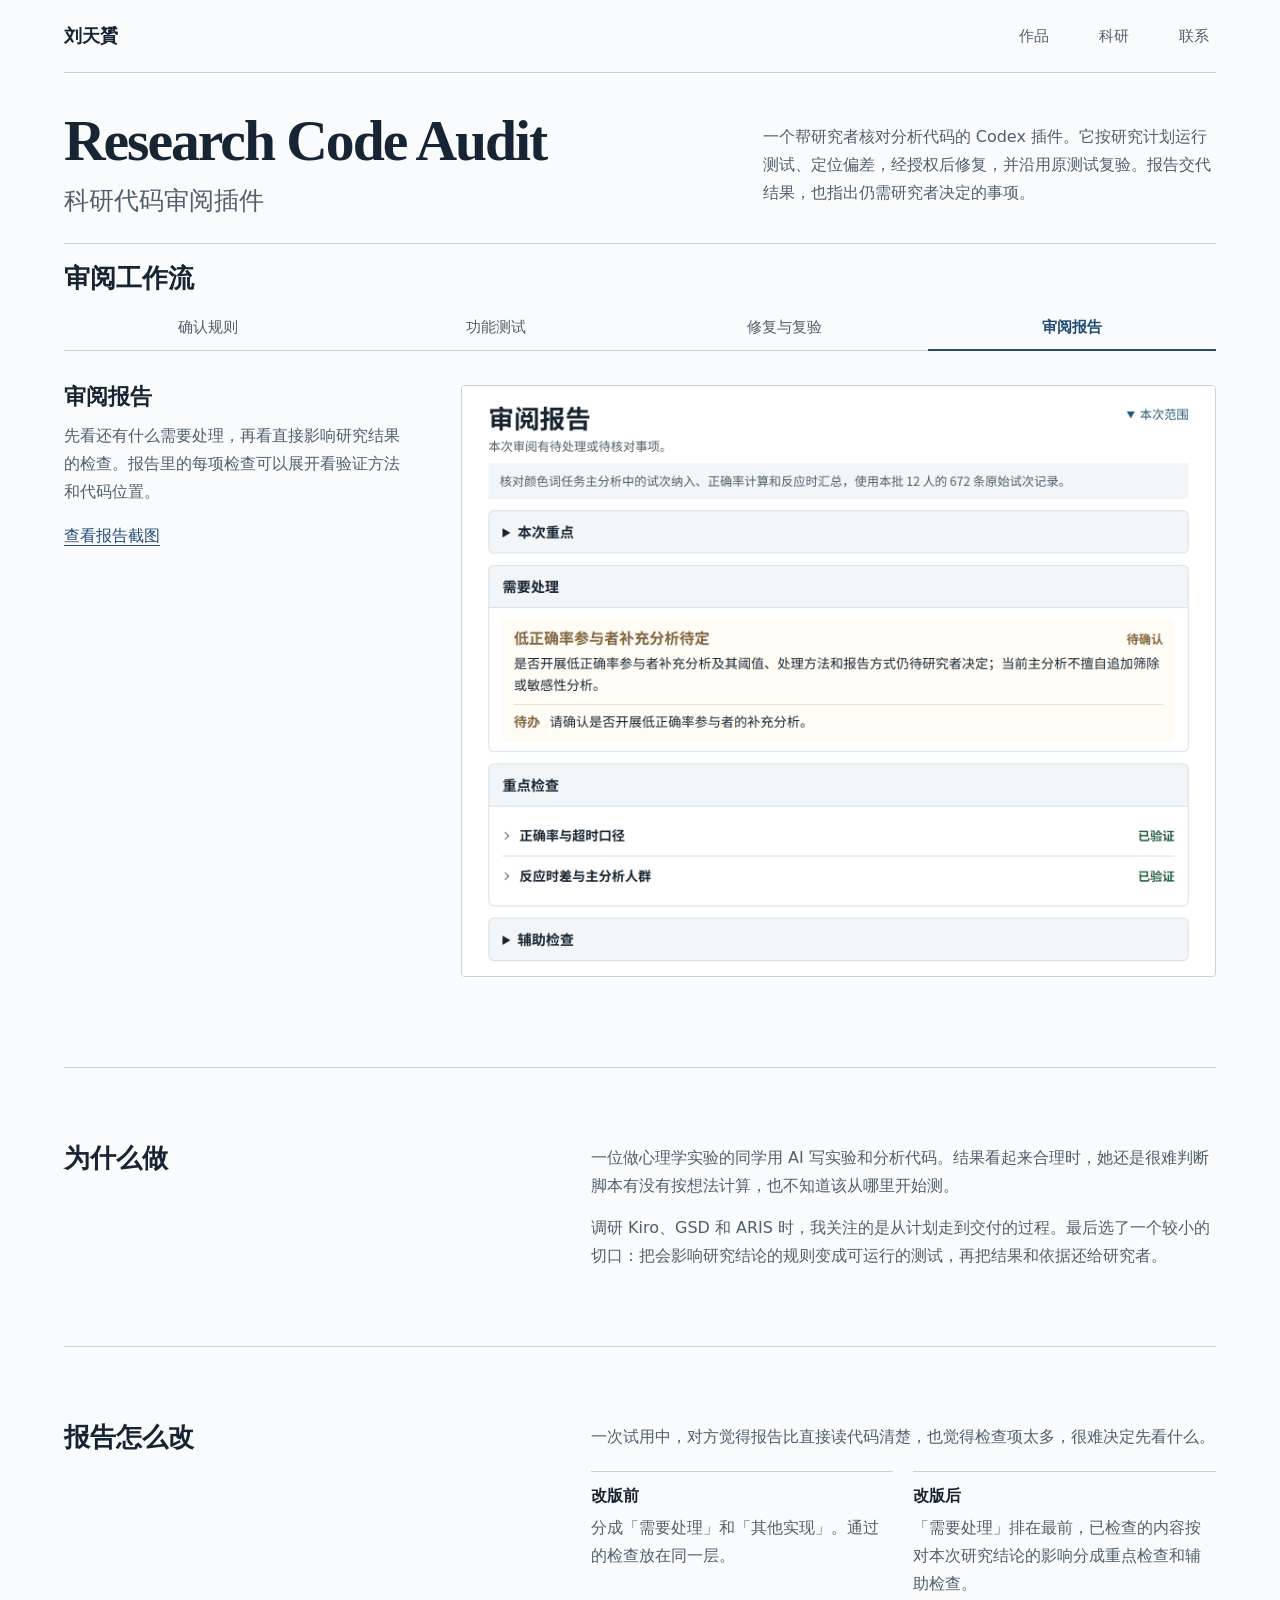
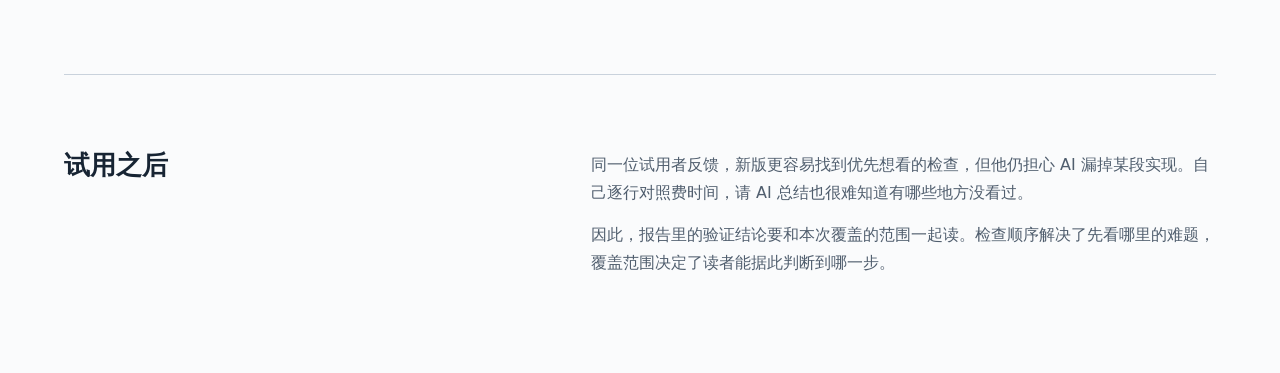
==== research-code-audit.html @ 293a2996 "Add Research Code Audit case and current report captures" ====
<!doctype html>
<html lang="zh-CN">
<head>
  <meta charset="utf-8">
  <meta name="viewport" content="width=device-width, initial-scale=1">
  <meta name="description" content="Research Code Audit 项目案例。查看科研代码审阅插件从确认规则到交付报告的工作流。">
  <meta name="theme-color" content="#fafbfc">
  <title>Research Code Audit｜刘天贇</title>
  <link rel="stylesheet" href="research-audit.css">
  <script src="research-audit-workflow.js" defer></script>
</head>
<body class="case">
  <a class="skip" href="#main">跳到正文</a>
  <header class="masthead wrap">
    <a class="wordmark" href="index.html">刘天贇</a>
    <nav aria-label="主导航">
      <a href="index.html#project">作品</a>
      <a href="index.html#about">科研</a>
      <a href="index.html#contact">联系</a>
    </nav>
  </header>
  <main class="wrap" id="main">
    <header class="intro case-intro">
      <h1>Research Code Audit</h1>
      <p class="lead">科研代码审阅插件</p>
      <p class="case-summary">一个帮研究者核对分析代码的 Codex 插件。它按研究计划运行测试、定位偏差，经授权后修复，并沿用原测试复验。报告交代结果，也指出仍需研究者决定的事项。</p>
    </header>

    <section class="workflow" aria-labelledby="workflow-title" id="workflow">
      <h2 class="section-title" id="workflow-title">审阅工作流</h2>
      <div class="step-tabs" aria-label="审阅步骤" hidden>
        <button type="button" id="tab-rules" aria-controls="rules">确认规则</button>
        <button type="button" id="tab-test" aria-controls="test">功能测试</button>
        <button type="button" id="tab-repair" aria-controls="repair">修复与复验</button>
        <button type="button" id="tab-report" aria-controls="report">审阅报告</button>
      </div>
      <section class="step" id="rules">
        <div class="step-copy">
          <h3>确认规则</h3>
          <p>计划里已经明确的规则直接沿用。遇到会影响结果、还没定下来的处理方式，插件会在 Codex 里请研究者确认。</p>
          <p>参考资料还没确认时，插件会在写代码前询问是否有需要遵循的文献。涉及论文方法时，它会查阅相关段落或公式，核对代码里的处理和计算。</p>
        </div>
        <figure class="question-captures" aria-label="Codex 原生提问截图">
          <img src="assets/confirm-label.png" width="972" height="209"
               alt="插件请研究者确认真实标签 U 的含义和处理方式。">
          <img src="assets/confirm-reference.png" width="933" height="295"
               alt="插件询问本次分析是否有参考文献或参考实现。">
        </figure>
      </section>
      <section class="step" id="test">
        <div class="step-copy">
          <h3>功能测试</h3>
          <p>AI 根据已确认的规则设计测试，挑出能让正确实现和常见错误算出不同结果的输入。</p>
          <p>校验程序用同一份输入运行实际脚本，把输出和事先确定的预期比对。发现偏差时，报告会指出对应的代码位置。</p>
        </div>
        <figure class="test-visual" aria-label="AI 功能测试的顺序及交付物">
          <ol class="test-sequence">
            <li><strong>设计测试输入</strong><span>选能暴露实现偏差的输入</span></li>
            <li><strong>独立确定预期</strong><span>按规则复算，或采用参考结果</span></li>
            <li><strong>运行实际脚本</strong><span>用同一份输入取得真实输出</span></li>
            <li><strong>比对并记录</strong><span>将结论和验证依据写入报告</span></li>
          </ol>
        </figure>
      </section>
      <section class="step" id="repair">
        <div class="step-copy">
          <h3>修复与复验</h3>
          <p>找到导致偏差的代码，经授权后修复。用原来的测试输入和预期结果再验一次，确认偏差是否消除。</p>
          <a class="text-link report-link" href="assets/audit-repair.webp">查看复验截图</a>
        </div>
        <figure class="report-capture">
          <img src="assets/audit-repair.webp" width="1600" height="822"
               alt="复验报告展开了正确率与超时口径，显示已验证，并给出验证思路及代码位置。">
        </figure>
      </section>
      <section class="step" id="report">
        <div class="step-copy">
          <h3>审阅报告</h3>
          <p>先看还有什么需要处理，再看直接影响研究结果的检查。报告里的每项检查可以展开看验证方法和代码位置。</p>
          <a class="text-link report-link" href="assets/audit-report.webp">查看报告截图</a>
        </div>
        <figure class="report-capture">
          <img src="assets/audit-report.webp" width="1600" height="1254"
               alt="真实审阅报告。首屏先展示待确认的补充分析，再列出重点检查和已验证的条目。">
        </figure>
      </section>
    </section>

    <section class="editorial-row" aria-labelledby="why-title">
      <h2 class="section-title" id="why-title">为什么做</h2>
      <div class="prose">
        <p>一位做心理学实验的同学用 AI 写实验和分析代码。结果看起来合理时，她还是很难判断脚本有没有按想法计算，也不知道该从哪里开始测。</p>
        <p>调研 Kiro、GSD 和 ARIS 时，我关注的是从计划走到交付的过程。最后选了一个较小的切口：把会影响研究结论的规则变成可运行的测试，再把结果和依据还给研究者。</p>
      </div>
    </section>
    <section class="editorial-row" aria-labelledby="iteration-title">
      <h2 class="section-title" id="iteration-title">报告怎么改</h2>
      <div class="prose">
        <p>一次试用中，对方觉得报告比直接读代码清楚，也觉得检查项太多，很难决定先看什么。</p>
        <dl class="comparison">
          <div><dt>改版前</dt><dd>分成「需要处理」和「其他实现」。通过的检查放在同一层。</dd></div>
          <div><dt>改版后</dt><dd>「需要处理」排在最前，已检查的内容按对本次研究结论的影响分成重点检查和辅助检查。</dd></div>
        </dl>
      </div>
    </section>
    <section class="editorial-row case-last" aria-labelledby="reflection-title">
      <h2 class="section-title" id="reflection-title">试用之后</h2>
      <div class="prose">
        <p>同一位试用者反馈，新版更容易找到优先想看的检查，但他仍担心 AI 漏掉某段实现。自己逐行对照费时间，请 AI 总结也很难知道有哪些地方没看过。</p>
        <p>因此，报告里的验证结论要和本次覆盖的范围一起读。检查顺序解决了先看哪里的难题，覆盖范围决定了读者能据此判断到哪一步。</p>
      </div>
    </section>
  </main>
</body>
</html>
---- research-audit.css ----
:root {
  color-scheme: light;
  --paper: #fafbfc;
  --white: #fff;
  --ink: #172433;
  --muted: #505e6e;
  --line: #c9d2dc;
  --wash: #edf2f7;
  --accent: #244c75;
  --highlight: #dae9f5;
  --serif: "Noto Serif SC", "Songti SC", SimSun, Georgia, serif;
  --latin-display: Georgia, "Times New Roman", serif;
  --sans: "Microsoft YaHei", "PingFang SC", system-ui, sans-serif;
  --gutter: clamp(18px, 5vw, 72px);
  --gap: clamp(24px, 5vw, 72px);
}

*, *::before, *::after { box-sizing: border-box; }
body {
  margin: 0;
  background: var(--paper);
  color: var(--ink);
  font: 1rem/1.75 var(--sans);
}
[hidden] { display: none !important; }
::selection { background: var(--highlight); color: var(--ink); }
h1, h2, h3, p, figure, dl, dd { margin: 0; }
h1, h2, h3 { line-height: 1.15; text-wrap: balance; }
a { color: inherit; }
button { font: inherit; }
img { display: block; width: 100%; height: auto; }
.wrap { width: min(1220px, calc(100% - 2 * var(--gutter))); margin-inline: auto; }
.skip {
  position: absolute;
  inset: 8px auto auto var(--gutter);
  z-index: 2;
  padding: 8px 16px;
  background: var(--white);
  transform: translateY(-150%);
}
.skip:focus { transform: none; }
:focus-visible { outline: 2px solid var(--accent); outline-offset: 4px; }

.masthead {
  min-height: 73px;
  display: flex;
  align-items: center;
  justify-content: space-between;
  gap: 16px;
  border-bottom: 1px solid var(--line);
}
.wordmark {
  font: 700 1.15rem/1.35 var(--serif);
  text-decoration: none;
  white-space: nowrap;
}
.masthead nav { display: flex; gap: clamp(10px, 3vw, 36px); }
.masthead nav a {
  display: inline-grid;
  place-items: center;
  min-height: 44px;
  min-width: 44px;
  color: var(--muted);
  font-size: .95rem;
  text-decoration: none;
}
.masthead a:hover, .text-link:hover { color: var(--accent); text-decoration: underline; }

.intro h1 {
  font: 600 clamp(3.2rem, 8vw, 6rem)/1.05 var(--serif);
  letter-spacing: -.035em;
}
.home {
  --nav-height: 73px;
  --column-gap: 24px;
  --home-columns: minmax(0, calc((100% - 11 * var(--column-gap)) / 3 + 3 * var(--column-gap))) minmax(0, 1fr);
}
.home .masthead {
  position: sticky;
  top: 0;
  z-index: 1;
  min-height: var(--nav-height);
  background: var(--paper);
}
.home :is(#project, #research, #contact) { scroll-margin-top: calc(var(--nav-height) + 18px); }
.portfolio-hero {
  min-height: calc(100svh - var(--nav-height));
  padding-bottom: clamp(24px, 2.5vw, 32px);
}
.home-intro {
  display: grid;
  grid-template-columns: var(--home-columns);
  align-items: end;
  gap: 20px var(--column-gap);
  padding-block: clamp(32px, 4.5vw, 64px) clamp(28px, 3.6vw, 52px);
}
.lead { color: var(--muted); font-size: clamp(1.12rem, 2.2vw, 1.55rem); line-height: 1.5; }
.home-intro .lead { padding-bottom: .35em; }
.section-title { font-size: clamp(1.25rem, 2vw, 1.6rem); font-weight: 640; }
.featured, .workflow, .editorial-row { scroll-margin-top: 20px; }
.featured, .portfolio-index, .workflow, .editorial-row { border-top: 1px solid var(--line); }
.featured {
  display: grid;
  grid-template-columns: var(--home-columns);
  gap: 20px var(--column-gap);
  padding-top: clamp(20px, 3.2vw, 44px);
}
.featured-copy {
  align-self: center;
}
.featured h2 {
  font: 500 clamp(2.2rem, 3.8vw, 3.75rem)/1.03 var(--latin-display);
  letter-spacing: -.035em;
}
.featured-type { margin-top: 16px; color: var(--accent); font-weight: 620; }
.featured-copy > p + p { margin-top: 10px; max-width: 28ch; color: var(--muted); }
.action {
  display: inline-flex;
  align-items: center;
  min-height: 46px;
  margin-top: 28px;
  padding: 8px 16px;
  border-radius: 4px;
  background: var(--ink);
  color: var(--white);
  text-decoration: none;
  transition: background .18s, transform .18s;
}
.action:hover { background: var(--accent); transform: translateY(-1px); }
.action:active { transform: translateY(1px); }
.featured-art {
  display: grid;
  align-items: center;
  min-width: 0;
  padding: clamp(12px, 2.35vw, 34px);
  background: var(--wash);
}
.featured-report {
  min-width: 0;
  aspect-ratio: 8 / 5;
  overflow: hidden;
  border: 1px solid var(--line);
  border-radius: 4px;
  background: var(--white);
}
@media (prefers-reduced-motion: no-preference) {
  .portfolio-hero[data-enter] .featured-report {
    animation: report-arrives .65s cubic-bezier(.22, 1, .36, 1) both;
  }
  @keyframes report-arrives {
    from { transform: translateY(6px); }
    to { transform: none; }
  }
}
.work-row {
  display: grid;
  grid-template-columns: var(--home-columns);
  align-items: baseline;
  gap: 6px var(--column-gap);
  padding-block: clamp(28px, 5vw, 68px);
}
.work-row h2 { font: 600 clamp(1.5rem, 2.5vw, 2.1rem)/1.25 var(--latin-display); }
.work-row h2 a { display: inline-flex; align-items: center; min-height: 44px; }
.work-row p, .prose p { color: var(--muted); }

.editorial-row {
  display: grid;
  grid-template-columns: minmax(0, 1fr) minmax(0, 1.35fr);
  gap: 16px var(--gap);
  padding-block: clamp(34px, 6vw, 76px);
}
.home .editorial-row { grid-template-columns: var(--home-columns); column-gap: var(--column-gap); }
.prose { max-width: 64ch; }
.prose h3 { margin-bottom: 10px; font-size: 1.2rem; }
.prose p + p { margin-top: 14px; }
.contact { align-items: baseline; padding-bottom: 64px; }
.text-link { text-underline-offset: .22em; text-decoration-thickness: 1px; }
.contact a { overflow-wrap: anywhere; }

.case-intro {
  display: grid;
  grid-template-columns: minmax(0, 1.4fr) minmax(0, 1fr);
  align-items: center;
  gap: 10px var(--gap);
  padding-block: clamp(28px, 3vw, 40px) 24px;
}
.case-intro h1 { font-family: var(--latin-display); font-size: clamp(2.65rem, 4.5vw, 4.2rem); }
.case-intro .lead { grid-row: 2; }
.case-summary { grid-column: 2; grid-row: 1 / span 2; max-width: 60ch; color: var(--muted); }
.workflow { padding-bottom: clamp(40px, 7vw, 90px); }
.workflow > .section-title { padding-block: 20px 12px; }
.step-tabs {
  display: grid;
  grid-template-columns: repeat(4, minmax(0, 1fr));
  border-bottom: 1px solid var(--line);
  margin-bottom: 20px;
}
.step-tabs button {
  padding: 8px 4px;
  min-height: 46px;
  margin-bottom: -1px;
  border: 0;
  border-bottom: 2px solid transparent;
  background: transparent;
  color: var(--muted);
  cursor: pointer;
  font-size: .95rem;
}
.step-tabs button:hover { color: var(--accent); background: var(--wash); }
.step-tabs button[aria-selected="true"] { border-color: var(--accent); color: var(--accent); font-weight: 650; }
.step {
  display: grid;
  grid-template-columns: minmax(0, 1fr) minmax(0, 2.18fr);
  gap: 20px clamp(24px, 4vw, 56px);
  align-items: start;
}
.step + .step { margin-top: 34px; }
.step h3 { margin-bottom: 12px; font-size: 1.35rem; }
.step-copy p { color: var(--muted); }
.step-copy p + p { margin-top: 10px; }
.report-link { display: inline-grid; align-items: center; min-height: 44px; margin-top: 8px; color: var(--accent); }
.question-captures { display: grid; gap: 14px; }
.question-captures img, .report-capture img {
  border: 1px solid var(--line);
  border-radius: 4px;
  background: var(--white);
}
.test-visual { padding: clamp(22px, 4vw, 42px); background: var(--wash); }
.test-sequence { margin: 0; padding: 0; list-style: none; }
.test-sequence li {
  position: relative;
  display: grid;
  grid-template-columns: minmax(0, .9fr) minmax(0, 1.3fr);
  align-items: baseline;
  gap: 3px 16px;
  padding: 0 0 22px 28px;
}
.test-sequence li:last-child { padding-bottom: 0; }
.test-sequence li::before {
  content: "";
  position: absolute;
  inset: .55em auto auto 0;
  z-index: 1;
  width: 10px;
  height: 10px;
  border: 2px solid var(--accent);
  border-radius: 50%;
  background: var(--wash);
}
.test-sequence li:not(:last-child)::after {
  content: "";
  position: absolute;
  inset: .7em auto -.7em 4px;
  width: 2px;
  background: var(--line);
}
.test-sequence li:last-child::before { background: var(--accent); }
.test-sequence strong { display: block; font-size: 1.12rem; font-weight: 650; }
.test-sequence span { display: block; color: var(--muted); }
.comparison {
  display: grid;
  grid-template-columns: 1fr 1fr;
  gap: 20px;
  margin-top: 20px;
}
.comparison > div { border-top: 1px solid var(--line); padding-top: 10px; }
.comparison dt { font-weight: 650; margin-bottom: 4px; }
.comparison dd { color: var(--muted); }
.case-last { padding-bottom: 96px; }

@media (max-width: 830px) {
  .step { grid-template-columns: minmax(0, 1fr) minmax(0, 1.7fr); }
}
@media (max-width: 650px) {
  .masthead { min-height: 61px; }
  .home { --nav-height: 61px; --home-columns: minmax(0, 1fr); }
  .editorial-row, .case-intro, .step { grid-template-columns: minmax(0, 1fr); }
  .home-intro { padding-block: 36px 28px; gap: 10px; }
  .home-intro .lead { padding: 0; }
  .featured h2 { font-size: clamp(1.9rem, 7.4vw, 2.6rem); }
  .featured .action { margin-top: 20px; }
  .work-row { padding-block: 16px 42px; }
  .case-summary { grid-column: auto; grid-row: auto; }
  .comparison { grid-template-columns: 1fr; gap: 14px; }
  .test-sequence li { grid-template-columns: 1fr; }
  .step-tabs { margin-bottom: 20px; }
  .step-tabs button { font-size: .88rem; }
}
@media (prefers-reduced-motion: reduce) {
  .action { transition: none; }
}
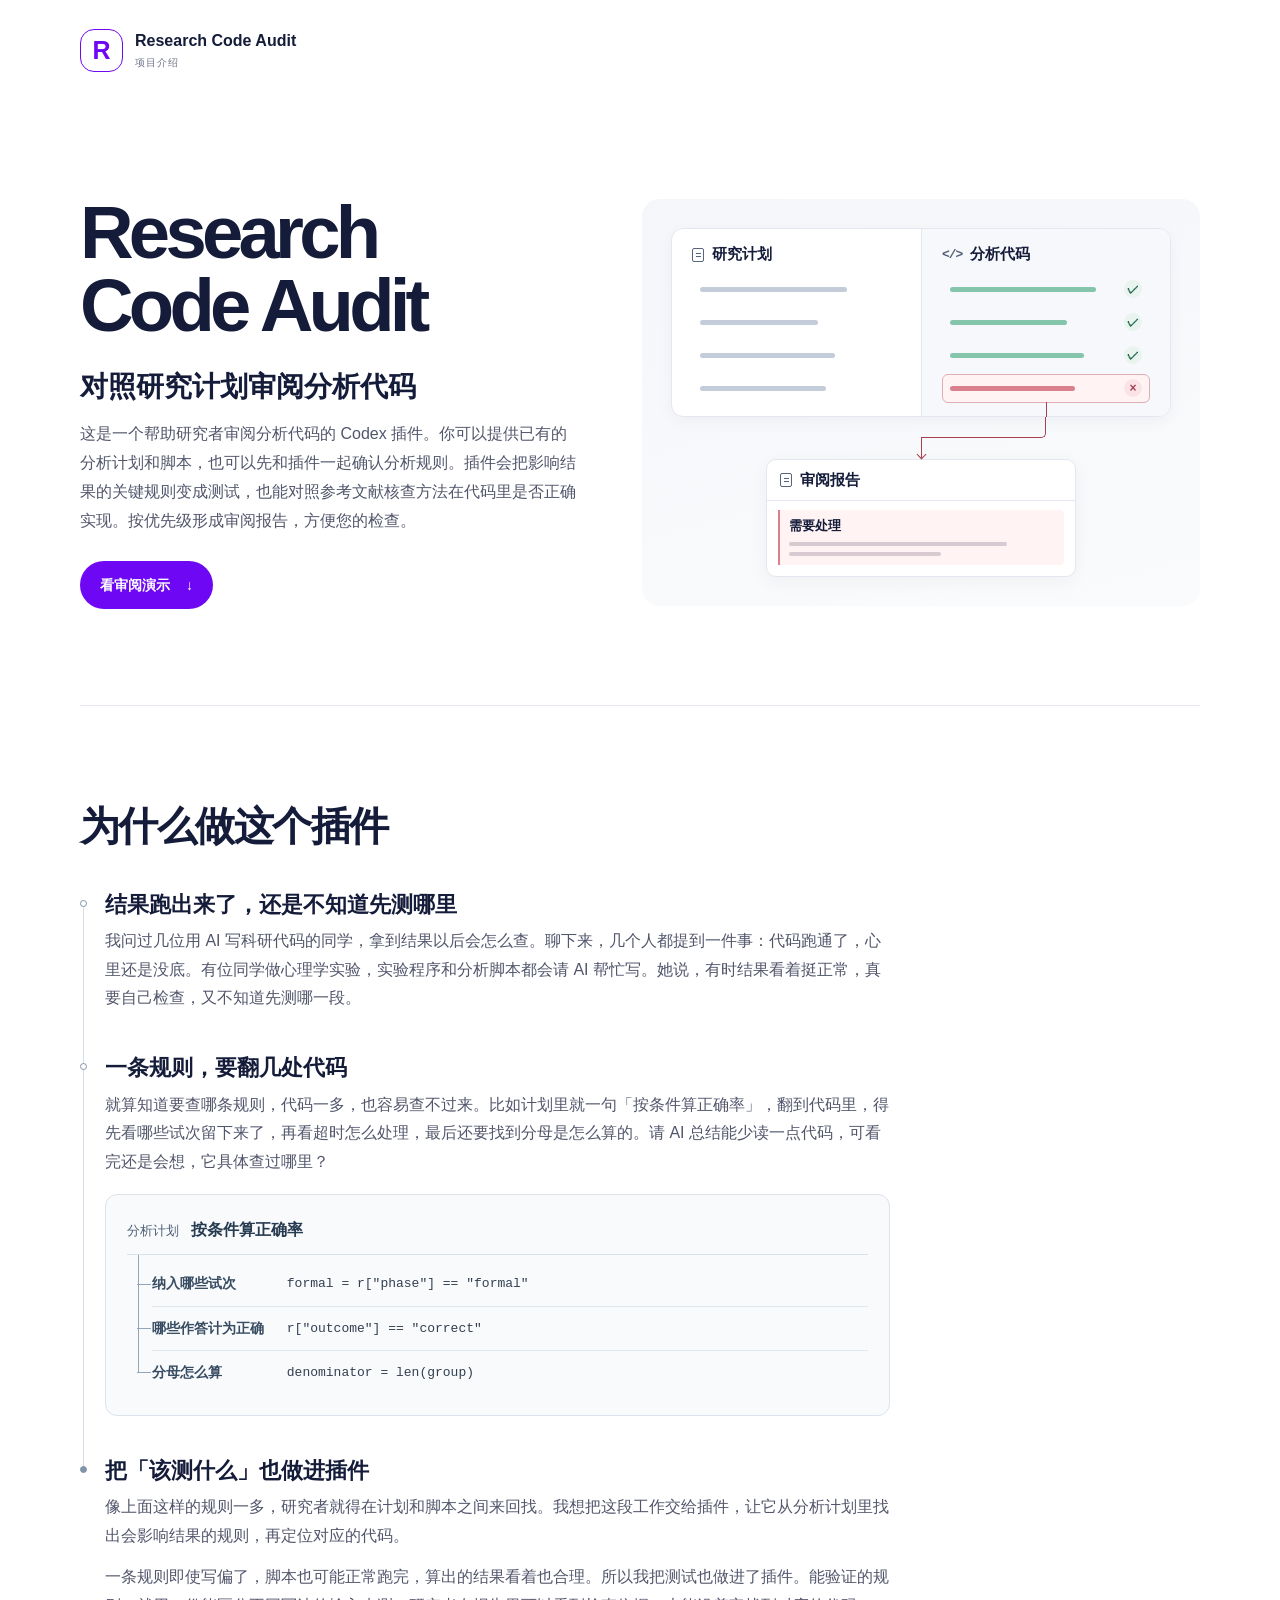
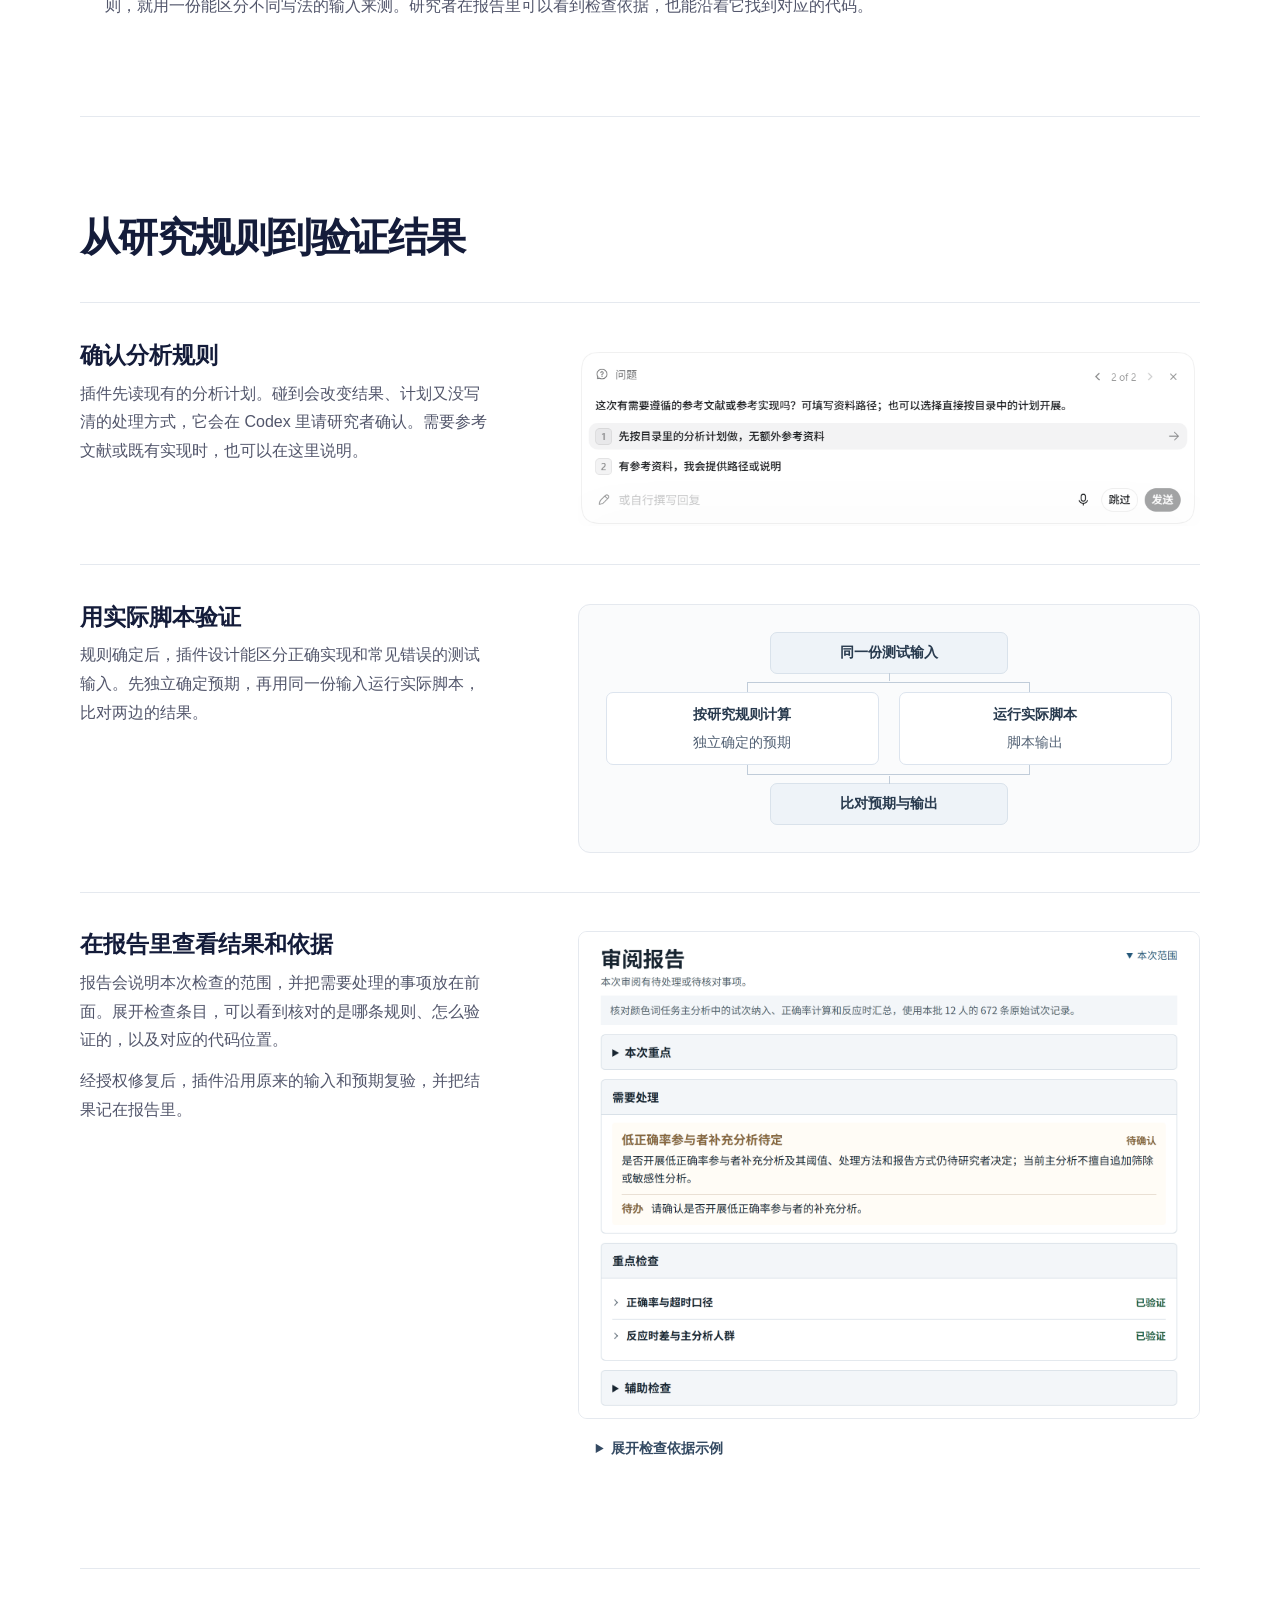
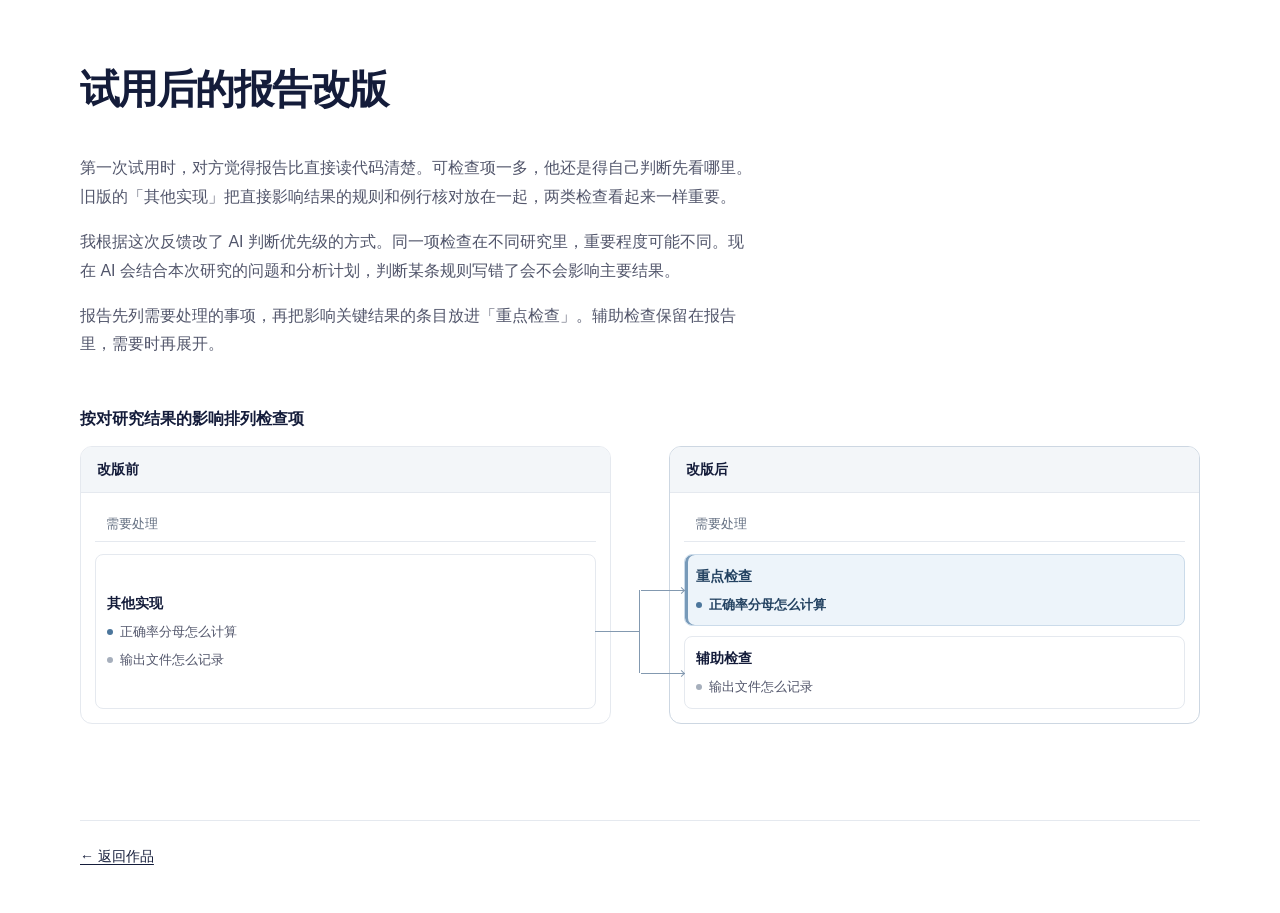
==== commit d155b095: "Publish Research Code Audit portfolio case study" ====
--- a/research-code-audit.html
+++ b/research-code-audit.html
@@ -3,113 +3,204 @@
 <head>
   <meta charset="utf-8">
   <meta name="viewport" content="width=device-width, initial-scale=1">
-  <meta name="description" content="Research Code Audit 项目案例。查看科研代码审阅插件从确认规则到交付报告的工作流。">
-  <meta name="theme-color" content="#fafbfc">
+  <meta name="description" content="Research Code Audit 是一个按研究计划核对分析代码的 Codex 插件。">
+  <meta name="theme-color" content="#ffffff">
+  <meta property="og:title" content="Research Code Audit｜刘天贇">
+  <meta property="og:description" content="对照研究计划审阅分析代码。">
   <title>Research Code Audit｜刘天贇</title>
   <link rel="stylesheet" href="research-audit.css">
-  <script src="research-audit-workflow.js" defer></script>
+  <link rel="stylesheet" href="project-header.css">
+  <link rel="stylesheet" href="research-audit-flow.css">
 </head>
-<body class="case">
+<body>
   <a class="skip" href="#main">跳到正文</a>
-  <header class="masthead wrap">
-    <a class="wordmark" href="index.html">刘天贇</a>
-    <nav aria-label="主导航">
-      <a href="index.html#project">作品</a>
-      <a href="index.html#about">科研</a>
-      <a href="index.html#contact">联系</a>
-    </nav>
+  <header class="project-header wrap">
+    <a class="project-brand" href="index.html#project" aria-label="Research Code Audit，返回作品">
+      <span class="project-mark" aria-hidden="true">R</span>
+      <span>Research Code Audit<span class="project-caption">项目介绍</span></span>
+    </a>
   </header>
+
   <main class="wrap" id="main">
-    <header class="intro case-intro">
-      <h1>Research Code Audit</h1>
-      <p class="lead">科研代码审阅插件</p>
-      <p class="case-summary">一个帮研究者核对分析代码的 Codex 插件。它按研究计划运行测试、定位偏差，经授权后修复，并沿用原测试复验。报告交代结果，也指出仍需研究者决定的事项。</p>
+    <header class="intro">
+      <div class="intro-copy">
+        <h1>Research <br class="title-break">Code Audit</h1>
+        <p class="lead">对照研究计划审阅分析代码</p>
+        <p class="summary">这是一个帮助研究者审阅分析代码的 Codex 插件。你可以提供已有的分析计划和脚本，也可以先和插件一起确认分析规则。插件会把影响结果的关键规则变成测试，也能对照参考文献核查方法在代码里是否正确实现。按优先级形成审阅报告，方便您的检查。</p>
+        <a class="action" href="#workflow">看审阅演示 <span aria-hidden="true">↓</span></a>
+      </div>
+
+      <figure class="audit-flow" role="img" aria-label="对照研究计划和分析代码。绿色对勾表示检查通过，红色叉号表示存在偏差，该项进入审阅报告。">
+        <div class="audit-comparison">
+          <div class="audit-input">
+            <p class="audit-visual-heading"><span class="audit-document"></span>研究计划</p>
+            <div class="audit-checks">
+              <div class="audit-check"><span class="audit-bar"></span></div>
+              <div class="audit-check"><span class="audit-bar"></span></div>
+              <div class="audit-check"><span class="audit-bar"></span></div>
+              <div class="audit-check"><span class="audit-bar"></span></div>
+            </div>
+          </div>
+          <div class="audit-input audit-input--code">
+            <p class="audit-visual-heading"><span class="audit-code-icon">&lt;/&gt;</span>分析代码</p>
+            <div class="audit-checks">
+              <div class="audit-check audit-check--passed"><span class="audit-bar"></span><span class="audit-mark">✓</span></div>
+              <div class="audit-check audit-check--passed"><span class="audit-bar"></span><span class="audit-mark">✓</span></div>
+              <div class="audit-check audit-check--passed"><span class="audit-bar"></span><span class="audit-mark">✓</span></div>
+              <div class="audit-check audit-check--failed"><span class="audit-bar"></span><span class="audit-mark">×</span></div>
+            </div>
+          </div>
+        </div>
+        <div class="audit-connector" aria-hidden="true"><span></span></div>
+        <figcaption class="audit-report-preview">
+          <p class="audit-visual-heading"><span class="audit-document"></span>审阅报告</p>
+          <div class="audit-report-finding">
+            <strong>需要处理</strong>
+            <span class="audit-bar"></span>
+            <span class="audit-bar"></span>
+          </div>
+        </figcaption>
+      </figure>
     </header>
 
-    <section class="workflow" aria-labelledby="workflow-title" id="workflow">
-      <h2 class="section-title" id="workflow-title">审阅工作流</h2>
-      <div class="step-tabs" aria-label="审阅步骤" hidden>
-        <button type="button" id="tab-rules" aria-controls="rules">确认规则</button>
-        <button type="button" id="tab-test" aria-controls="test">功能测试</button>
-        <button type="button" id="tab-repair" aria-controls="repair">修复与复验</button>
-        <button type="button" id="tab-report" aria-controls="report">审阅报告</button>
+    <section class="motivation" id="motivation" aria-labelledby="why-title">
+      <header class="section-heading">
+        <h2 id="why-title">为什么做这个插件</h2>
+      </header>
+      <div class="motivation-reading">
+        <div class="motivation-stages">
+          <div class="motivation-stage">
+            <h3>结果跑出来了，还是不知道先测哪里</h3>
+            <p>我问过几位用 AI 写科研代码的同学，拿到结果以后会怎么查。聊下来，几个人都提到一件事：代码跑通了，心里还是没底。有位同学做心理学实验，实验程序和分析脚本都会请 AI 帮忙写。她说，有时结果看着挺正常，真要自己检查，又不知道先测哪一段。</p>
+          </div>
+          <div class="motivation-stage">
+            <h3>一条规则，要翻几处代码</h3>
+            <p>就算知道要查哪条规则，代码一多，也容易查不过来。比如计划里就一句「按条件算正确率」，翻到代码里，得先看哪些试次留下来了，再看超时怎么处理，最后还要找到分母是怎么算的。请 AI 总结能少读一点代码，可看完还是会想，它具体查过哪里？</p>
+            <figure class="rule-map" aria-labelledby="rule-map-title">
+              <figcaption id="rule-map-title">
+                <span>分析计划</span>
+                <strong>按条件算正确率</strong>
+              </figcaption>
+              <ol class="rule-traces">
+                <li><span>纳入哪些试次</span><code>formal = r["phase"] == "formal"</code></li>
+                <li><span>哪些作答计为正确</span><code>r["outcome"] == "correct"</code></li>
+                <li><span>分母怎么算</span><code>denominator = len(group)</code></li>
+              </ol>
+            </figure>
+          </div>
+          <div class="motivation-stage">
+            <h3>把「该测什么」也做进插件</h3>
+            <p>像上面这样的规则一多，研究者就得在计划和脚本之间来回找。我想把这段工作交给插件，让它从分析计划里找出会影响结果的规则，再定位对应的代码。</p>
+            <p>一条规则即使写偏了，脚本也可能正常跑完，算出的结果看着也合理。所以我把测试也做进了插件。能验证的规则，就用一份能区分不同写法的输入来测。研究者在报告里可以看到检查依据，也能沿着它找到对应的代码。</p>
+          </div>
+        </div>
       </div>
-      <section class="step" id="rules">
+    </section>
+
+    <section class="workflow" id="workflow" aria-labelledby="workflow-title">
+      <header class="section-heading">
+        <h2 id="workflow-title">从研究规则到验证结果</h2>
+      </header>
+
+      <section class="step" id="rules" aria-labelledby="rules-title">
         <div class="step-copy">
-          <h3>确认规则</h3>
-          <p>计划里已经明确的规则直接沿用。遇到会影响结果、还没定下来的处理方式，插件会在 Codex 里请研究者确认。</p>
-          <p>参考资料还没确认时，插件会在写代码前询问是否有需要遵循的文献。涉及论文方法时，它会查阅相关段落或公式，核对代码里的处理和计算。</p>
-        </div>
-        <figure class="question-captures" aria-label="Codex 原生提问截图">
-          <img src="assets/confirm-label.png" width="972" height="209"
-               alt="插件请研究者确认真实标签 U 的含义和处理方式。">
-          <img src="assets/confirm-reference.png" width="933" height="295"
-               alt="插件询问本次分析是否有参考文献或参考实现。">
+          <h3 id="rules-title">确认分析规则</h3>
+          <p>插件先读现有的分析计划。碰到会改变结果、计划又没写清的处理方式，它会在 Codex 里请研究者确认。需要参考文献或既有实现时，也可以在这里说明。</p>
+        </div>
+        <figure class="workflow-capture workflow-question">
+          <a class="capture-link" href="assets/confirm-reference.png" aria-label="查看完整 Codex 提问界面">
+            <img src="assets/confirm-reference.png" width="933" height="295" loading="lazy"
+                 alt="Codex 原生提问界面，询问是否有需要遵循的参考文献或参考实现。">
+          </a>
         </figure>
       </section>
-      <section class="step" id="test">
+
+      <section class="step" id="test" aria-labelledby="test-title">
         <div class="step-copy">
-          <h3>功能测试</h3>
-          <p>AI 根据已确认的规则设计测试，挑出能让正确实现和常见错误算出不同结果的输入。</p>
-          <p>校验程序用同一份输入运行实际脚本，把输出和事先确定的预期比对。发现偏差时，报告会指出对应的代码位置。</p>
-        </div>
-        <figure class="test-visual" aria-label="AI 功能测试的顺序及交付物">
-          <ol class="test-sequence">
-            <li><strong>设计测试输入</strong><span>选能暴露实现偏差的输入</span></li>
-            <li><strong>独立确定预期</strong><span>按规则复算，或采用参考结果</span></li>
-            <li><strong>运行实际脚本</strong><span>用同一份输入取得真实输出</span></li>
-            <li><strong>比对并记录</strong><span>将结论和验证依据写入报告</span></li>
-          </ol>
+          <h3 id="test-title">用实际脚本验证</h3>
+          <p>规则确定后，插件设计能区分正确实现和常见错误的测试输入。先独立确定预期，再用同一份输入运行实际脚本，比对两边的结果。</p>
+        </div>
+        <figure class="validation-diagram" role="img" aria-label="对同一份测试输入，先按研究规则独立确定预期，再运行实际脚本获取输出，最后比对预期和输出。">
+          <div class="validation-input">同一份测试输入</div>
+          <div class="validation-branches">
+            <div><strong>按研究规则计算</strong><span>独立确定的预期</span></div>
+            <div><strong>运行实际脚本</strong><span>脚本输出</span></div>
+          </div>
+          <figcaption class="validation-result">比对预期与输出</figcaption>
         </figure>
       </section>
-      <section class="step" id="repair">
+
+      <section class="step" id="report" aria-labelledby="report-title">
         <div class="step-copy">
-          <h3>修复与复验</h3>
-          <p>找到导致偏差的代码，经授权后修复。用原来的测试输入和预期结果再验一次，确认偏差是否消除。</p>
-          <a class="text-link report-link" href="assets/audit-repair.webp">查看复验截图</a>
-        </div>
-        <figure class="report-capture">
-          <img src="assets/audit-repair.webp" width="1600" height="822"
-               alt="复验报告展开了正确率与超时口径，显示已验证，并给出验证思路及代码位置。">
-        </figure>
-      </section>
-      <section class="step" id="report">
-        <div class="step-copy">
-          <h3>审阅报告</h3>
-          <p>先看还有什么需要处理，再看直接影响研究结果的检查。报告里的每项检查可以展开看验证方法和代码位置。</p>
-          <a class="text-link report-link" href="assets/audit-report.webp">查看报告截图</a>
-        </div>
-        <figure class="report-capture">
-          <img src="assets/audit-report.webp" width="1600" height="1254"
-               alt="真实审阅报告。首屏先展示待确认的补充分析，再列出重点检查和已验证的条目。">
-        </figure>
+          <h3 id="report-title">在报告里查看结果和依据</h3>
+          <p>报告会说明本次检查的范围，并把需要处理的事项放在前面。展开检查条目，可以看到核对的是哪条规则、怎么验证的，以及对应的代码位置。</p>
+          <p id="repair">经授权修复后，插件沿用原来的输入和预期复验，并把结果记在报告里。</p>
+        </div>
+        <div class="workflow-report">
+          <figure class="workflow-capture">
+            <a class="capture-link" href="assets/audit-report.webp" aria-label="查看完整审阅报告截图">
+              <img src="assets/audit-report.webp" width="1600" height="1254" loading="lazy"
+                   alt="示例审阅报告。可查看本次范围、需要处理的事项、重点检查和辅助检查。">
+            </a>
+          </figure>
+          <details class="evidence" id="evidence">
+            <summary>展开检查依据示例</summary>
+            <div class="evidence-body">
+              <a class="capture-link" href="assets/audit-repair.webp" aria-label="查看完整复验依据截图">
+                <img src="assets/audit-repair.webp" width="1600" height="822" loading="lazy"
+                     alt="展开的报告条目，展示核对规则、验证思路和代码位置。">
+              </a>
+            </div>
+          </details>
+        </div>
       </section>
     </section>
 
-    <section class="editorial-row" aria-labelledby="why-title">
-      <h2 class="section-title" id="why-title">为什么做</h2>
+    <section class="iteration" aria-labelledby="iteration-title">
+      <header class="section-heading">
+        <h2 id="iteration-title">试用后的报告改版</h2>
+      </header>
       <div class="prose">
-        <p>一位做心理学实验的同学用 AI 写实验和分析代码。结果看起来合理时，她还是很难判断脚本有没有按想法计算，也不知道该从哪里开始测。</p>
-        <p>调研 Kiro、GSD 和 ARIS 时，我关注的是从计划走到交付的过程。最后选了一个较小的切口：把会影响研究结论的规则变成可运行的测试，再把结果和依据还给研究者。</p>
+          <p>第一次试用时，对方觉得报告比直接读代码清楚。可检查项一多，他还是得自己判断先看哪里。旧版的「其他实现」把直接影响结果的规则和例行核对放在一起，两类检查看起来一样重要。</p>
+          <p>我根据这次反馈改了 AI 判断优先级的方式。同一项检查在不同研究里，重要程度可能不同。现在 AI 会结合本次研究的问题和分析计划，判断某条规则写错了会不会影响主要结果。</p>
+          <p>报告先列需要处理的事项，再把影响关键结果的条目放进「重点检查」。辅助检查保留在报告里，需要时再展开。</p>
       </div>
-    </section>
-    <section class="editorial-row" aria-labelledby="iteration-title">
-      <h2 class="section-title" id="iteration-title">报告怎么改</h2>
-      <div class="prose">
-        <p>一次试用中，对方觉得报告比直接读代码清楚，也觉得检查项太多，很难决定先看什么。</p>
-        <dl class="comparison">
-          <div><dt>改版前</dt><dd>分成「需要处理」和「其他实现」。通过的检查放在同一层。</dd></div>
-          <div><dt>改版后</dt><dd>「需要处理」排在最前，已检查的内容按对本次研究结论的影响分成重点检查和辅助检查。</dd></div>
-        </dl>
-      </div>
-    </section>
-    <section class="editorial-row case-last" aria-labelledby="reflection-title">
-      <h2 class="section-title" id="reflection-title">试用之后</h2>
-      <div class="prose">
-        <p>同一位试用者反馈，新版更容易找到优先想看的检查，但他仍担心 AI 漏掉某段实现。自己逐行对照费时间，请 AI 总结也很难知道有哪些地方没看过。</p>
-        <p>因此，报告里的验证结论要和本次覆盖的范围一起读。检查顺序解决了先看哪里的难题，覆盖范围决定了读者能据此判断到哪一步。</p>
-      </div>
+
+      <figure class="report-comparison" aria-labelledby="comparison-title">
+        <figcaption id="comparison-title">按对研究结果的影响排列检查项</figcaption>
+        <div class="comparison-grid">
+          <div class="comparison-panel">
+            <div class="frame-heading"><strong>改版前</strong></div>
+            <div class="comparison-content">
+              <div class="comparison-stable">需要处理</div>
+              <div class="report-group comparison-source">
+                <strong>其他实现</strong>
+                <span class="comparison-item comparison-item--key">正确率分母怎么计算</span>
+                <span class="comparison-item">输出文件怎么记录</span>
+              </div>
+            </div>
+          </div>
+          <div class="comparison-panel revised">
+            <div class="frame-heading"><strong>改版后</strong></div>
+            <div class="comparison-content">
+              <div class="comparison-stable">需要处理</div>
+              <div class="comparison-targets">
+                <div class="report-group primary-group">
+                  <strong>重点检查</strong>
+                  <span class="comparison-item comparison-item--key">正确率分母怎么计算</span>
+                </div>
+                <div class="report-group">
+                  <strong>辅助检查</strong>
+                  <span class="comparison-item">输出文件怎么记录</span>
+                </div>
+              </div>
+            </div>
+          </div>
+        </div>
+      </figure>
+
     </section>
   </main>
+  <footer class="footer wrap"><a class="text-link" href="index.html#project">← 返回作品</a></footer>
 </body>
 </html>
--- a/research-audit.css
+++ b/research-audit.css
@@ -1,290 +1,408 @@
 :root {
   color-scheme: light;
-  --paper: #fafbfc;
-  --white: #fff;
-  --ink: #172433;
-  --muted: #505e6e;
-  --line: #c9d2dc;
-  --wash: #edf2f7;
-  --accent: #244c75;
-  --highlight: #dae9f5;
-  --serif: "Noto Serif SC", "Songti SC", SimSun, Georgia, serif;
-  --latin-display: Georgia, "Times New Roman", serif;
-  --sans: "Microsoft YaHei", "PingFang SC", system-ui, sans-serif;
-  --gutter: clamp(18px, 5vw, 72px);
-  --gap: clamp(24px, 5vw, 72px);
+  --ink: #141c3a;
+  --muted: #52566b;
+  --purple: #6e07f3;
+  --paper: #fff;
+  --soft: #f3f6f9;
+  --line: #e5e9ef;
+  --sans: Inter, "Segoe UI", "Microsoft YaHei", "PingFang SC", sans-serif;
+  --gutter: 40px;
+  --section-space: clamp(56px, 7.5vw, 108px);
 }
 
 *, *::before, *::after { box-sizing: border-box; }
-body {
-  margin: 0;
+html { scroll-padding-top: 28px; }
+body { margin: 0; color: var(--ink); background: var(--paper); font: 16px/1.8 var(--sans); }
+h1, h2, h3, p, figure { margin: 0; }
+h1, h2, h3 { line-height: 1.22; text-wrap: balance; }
+ul, ol { margin: 0; padding: 0; list-style: none; }
+a { color: inherit; }
+img { display: block; width: 100%; height: auto; }
+.wrap { width: min(1120px, calc(100% - 2 * var(--gutter))); margin-inline: auto; }
+:focus-visible { outline: 3px solid #ae81f0; outline-offset: 4px; }
+.skip {
+  position: absolute;
+  z-index: 2;
+  top: 10px;
+  left: var(--gutter);
+  padding: 8px 16px;
   background: var(--paper);
-  color: var(--ink);
-  font: 1rem/1.75 var(--sans);
-}
-[hidden] { display: none !important; }
-::selection { background: var(--highlight); color: var(--ink); }
-h1, h2, h3, p, figure, dl, dd { margin: 0; }
-h1, h2, h3 { line-height: 1.15; text-wrap: balance; }
-a { color: inherit; }
-button { font: inherit; }
-img { display: block; width: 100%; height: auto; }
-.wrap { width: min(1220px, calc(100% - 2 * var(--gutter))); margin-inline: auto; }
-.skip {
-  position: absolute;
-  inset: 8px auto auto var(--gutter);
-  z-index: 2;
-  padding: 8px 16px;
-  background: var(--white);
-  transform: translateY(-150%);
+  transform: translateY(-160%);
 }
 .skip:focus { transform: none; }
-:focus-visible { outline: 2px solid var(--accent); outline-offset: 4px; }
-
-.masthead {
-  min-height: 73px;
-  display: flex;
+
+.text-link:hover { color: var(--purple); }
+
+.intro {
+  display: grid;
+  grid-template-columns: minmax(0, 1fr) minmax(0, 1.12fr);
   align-items: center;
-  justify-content: space-between;
-  gap: 16px;
-  border-bottom: 1px solid var(--line);
-}
-.wordmark {
-  font: 700 1.15rem/1.35 var(--serif);
-  text-decoration: none;
-  white-space: nowrap;
-}
-.masthead nav { display: flex; gap: clamp(10px, 3vw, 36px); }
-.masthead nav a {
-  display: inline-grid;
-  place-items: center;
-  min-height: 44px;
-  min-width: 44px;
-  color: var(--muted);
-  font-size: .95rem;
-  text-decoration: none;
-}
-.masthead a:hover, .text-link:hover { color: var(--accent); text-decoration: underline; }
-
+  gap: clamp(28px, 5vw, 72px);
+  padding-block: clamp(52px, 7.5vw, 112px);
+}
 .intro h1 {
-  font: 600 clamp(3.2rem, 8vw, 6rem)/1.05 var(--serif);
-  letter-spacing: -.035em;
-}
-.home {
-  --nav-height: 73px;
-  --column-gap: 24px;
-  --home-columns: minmax(0, calc((100% - 11 * var(--column-gap)) / 3 + 3 * var(--column-gap))) minmax(0, 1fr);
-}
-.home .masthead {
-  position: sticky;
-  top: 0;
-  z-index: 1;
-  min-height: var(--nav-height);
-  background: var(--paper);
-}
-.home :is(#project, #research, #contact) { scroll-margin-top: calc(var(--nav-height) + 18px); }
-.portfolio-hero {
-  min-height: calc(100svh - var(--nav-height));
-  padding-bottom: clamp(24px, 2.5vw, 32px);
-}
-.home-intro {
-  display: grid;
-  grid-template-columns: var(--home-columns);
-  align-items: end;
-  gap: 20px var(--column-gap);
-  padding-block: clamp(32px, 4.5vw, 64px) clamp(28px, 3.6vw, 52px);
-}
-.lead { color: var(--muted); font-size: clamp(1.12rem, 2.2vw, 1.55rem); line-height: 1.5; }
-.home-intro .lead { padding-bottom: .35em; }
-.section-title { font-size: clamp(1.25rem, 2vw, 1.6rem); font-weight: 640; }
-.featured, .workflow, .editorial-row { scroll-margin-top: 20px; }
-.featured, .portfolio-index, .workflow, .editorial-row { border-top: 1px solid var(--line); }
-.featured {
-  display: grid;
-  grid-template-columns: var(--home-columns);
-  gap: 20px var(--column-gap);
-  padding-top: clamp(20px, 3.2vw, 44px);
-}
-.featured-copy {
-  align-self: center;
-}
-.featured h2 {
-  font: 500 clamp(2.2rem, 3.8vw, 3.75rem)/1.03 var(--latin-display);
-  letter-spacing: -.035em;
-}
-.featured-type { margin-top: 16px; color: var(--accent); font-weight: 620; }
-.featured-copy > p + p { margin-top: 10px; max-width: 28ch; color: var(--muted); }
+  font-size: clamp(3.05rem, 5.8vw, 5.5rem);
+  font-weight: 730;
+  line-height: .99;
+  letter-spacing: -.064em;
+}
+.lead { margin-top: 24px; font-size: clamp(1.18rem, 2.4vw, 1.75rem); font-weight: 650; line-height: 1.4; }
+.summary { max-width: 34em; margin-top: 14px; color: var(--muted); }
 .action {
   display: inline-flex;
   align-items: center;
-  min-height: 46px;
-  margin-top: 28px;
-  padding: 8px 16px;
-  border-radius: 4px;
-  background: var(--ink);
-  color: var(--white);
+  gap: 16px;
+  min-height: 48px;
+  margin-top: 26px;
+  padding: 10px 20px;
+  border-radius: 999px;
+  background: var(--purple);
+  color: var(--paper);
+  font-size: 14px;
+  font-weight: 650;
   text-decoration: none;
   transition: background .18s, transform .18s;
 }
-.action:hover { background: var(--accent); transform: translateY(-1px); }
+.action:hover { background: #5903cb; transform: translateY(-2px); }
 .action:active { transform: translateY(1px); }
-.featured-art {
-  display: grid;
+
+.motivation, .workflow, .iteration { border-top: 1px solid var(--line); }
+.section-heading { margin-bottom: clamp(24px, 3.5vw, 40px); }
+.section-heading h2 { font-size: clamp(1.65rem, 3.15vw, 2.7rem); font-weight: 700; letter-spacing: -.038em; }
+.motivation { padding-block: var(--section-space); }
+.motivation-reading { max-width: 810px; padding-inline-start: 25px; }
+.motivation-stages {
+  --stage-gap: clamp(27px, 3.5vw, 42px);
+  display: grid;
+  gap: var(--stage-gap);
+}
+.motivation-stage { position: relative; min-width: 0; }
+.motivation-stage::before {
+  position: absolute;
+  z-index: 1;
+  top: 8px;
+  left: -25px;
+  width: 7px;
+  height: 7px;
+  border: 1px solid #8194aa;
+  border-radius: 50%;
+  background: var(--paper);
+  content: "";
+}
+.motivation-stage:not(:last-child)::after {
+  position: absolute;
+  top: 11px;
+  bottom: calc(-1 * (var(--stage-gap) + 11px));
+  left: -22px;
+  border-left: 1px solid #d5dde6;
+  content: "";
+}
+.motivation-stage:last-child::before { background: #8194aa; }
+.motivation-stage h3 {
+  margin-bottom: 9px;
+  font-size: clamp(1.12rem, 2vw, 1.35rem);
+  font-weight: 690;
+}
+.motivation-stage p { color: var(--muted); }
+.motivation-stage p + p { margin-top: 12px; }
+.rule-map {
+  --rule-connector: #94a7ba;
+  min-width: 0;
+  margin-top: 17px;
+  padding: clamp(12px, 2vw, 21px);
+  border: 1px solid #dce3eb;
+  border-radius: 12px;
+  background: #f8fafc;
+}
+.rule-map figcaption {
+  display: flex;
+  flex-wrap: wrap;
+  align-items: baseline;
+  gap: 3px 12px;
+  padding: 0 0 9px;
+  border-bottom: 1px solid #d9e2eb;
+  color: #263a50;
+}
+.rule-map figcaption span { color: #4d6075; font-size: 13px; }
+.rule-map figcaption strong { font-size: 16px; font-weight: 650; }
+.rule-traces {
+  position: relative;
+  display: grid;
+  margin-top: 7px;
+  padding-left: 25px;
+}
+.rule-traces::before {
+  position: absolute;
+  top: -7px;
+  bottom: 22px;
+  left: 11px;
+  border-left: 1px solid var(--rule-connector);
+  content: "";
+}
+.rule-traces li {
+  position: relative;
+  display: grid;
+  grid-template-columns: 7.8em minmax(0, 1fr);
   align-items: center;
-  min-width: 0;
-  padding: clamp(12px, 2.35vw, 34px);
-  background: var(--wash);
-}
-.featured-report {
-  min-width: 0;
-  aspect-ratio: 8 / 5;
+  gap: 2px 10px;
+  min-height: 44px;
+  padding: 8px 0;
+}
+.rule-traces li + li { border-top: 1px solid #e1e7ee; }
+.rule-traces li::before {
+  position: absolute;
+  top: 50%;
+  left: -15px;
+  width: 14px;
+  border-top: 1px solid var(--rule-connector);
+  content: "";
+}
+.rule-traces span { color: #384c62; font-size: 14px; font-weight: 650; }
+.rule-traces code {
+  color: #333f51;
+  font: 13px/1.5 Consolas, "Cascadia Code", monospace;
+  overflow-wrap: anywhere;
+}
+.prose { max-width: 42em; color: var(--muted); }
+.prose p + p { margin-top: 16px; }
+.workflow { padding-block: var(--section-space); }
+.step {
+  display: grid;
+  grid-template-columns: minmax(0, .82fr) minmax(0, 1.25fr);
+  align-items: start;
+  gap: 16px clamp(28px, 7vw, 100px);
+  padding-block: clamp(22px, 3vw, 42px);
+  border-top: 1px solid var(--line);
+}
+.step:last-child { padding-bottom: 0; }
+.step h3 { margin-bottom: 10px; font-size: clamp(1.14rem, 2vw, 1.42rem); font-weight: 700; }
+.step-copy p { max-width: 33em; color: var(--muted); }
+.step-copy p + p { margin-top: 12px; }
+
+.capture-link {
+  display: block;
+  border-radius: 9px;
+  cursor: zoom-in;
+}
+.workflow-question .capture-link {
+  aspect-ratio: 933 / 276;
+  overflow: hidden;
+}
+.workflow-report .capture-link {
   overflow: hidden;
   border: 1px solid var(--line);
-  border-radius: 4px;
-  background: var(--white);
+}
+
+.validation-diagram {
+  --diagram-line: #c0ccd9;
+  display: grid;
+  justify-items: center;
+  min-width: 0;
+  padding: clamp(12px, 3vw, 27px);
+  border: 1px solid var(--line);
+  border-radius: 12px;
+  background: #fafbfc;
+  color: #293b4f;
+  font-size: .9rem;
+  text-align: center;
+}
+.validation-input, .validation-result {
+  position: relative;
+  min-width: 42%;
+  padding: 7px 12px;
+  border: 1px solid #d9e2eb;
+  border-radius: 7px;
+  background: #eef3f8;
+  font-weight: 650;
+}
+.validation-input::after, .validation-result::before {
+  position: absolute;
+  left: 50%;
+  height: 8px;
+  border-left: 1px solid var(--diagram-line);
+  content: "";
+}
+.validation-input::after { top: 100%; }
+.validation-result::before { bottom: 100%; }
+.validation-branches {
+  position: relative;
+  display: grid;
+  grid-template-columns: repeat(2, minmax(0, 1fr));
+  gap: clamp(10px, 2vw, 20px);
+  width: 100%;
+  padding-block: 18px;
+}
+.validation-branches::before, .validation-branches::after {
+  position: absolute;
+  inset-inline: 25%;
+  height: 10px;
+  border-inline: 1px solid var(--diagram-line);
+  content: "";
+}
+.validation-branches::before { top: 8px; border-top: 1px solid var(--diagram-line); }
+.validation-branches::after { bottom: 8px; border-bottom: 1px solid var(--diagram-line); }
+.validation-branches > div {
+  display: grid;
+  align-content: center;
+  gap: 3px;
+  padding: 9px 4px;
+  border: 1px solid #dce4ee;
+  border-radius: 7px;
+  background: var(--paper);
+}
+.validation-branches strong { font-weight: 650; }
+.validation-branches span { color: #526174; font-size: .86rem; }
+
+.evidence { margin-top: 8px; }
+.evidence summary {
+  display: list-item;
+  min-height: 44px;
+  padding: 9px 18px 11px;
+  color: #344a62;
+  cursor: pointer;
+  font-size: 14px;
+  font-weight: 650;
+}
+.evidence summary:focus-visible { outline-offset: -4px; }
+.evidence summary:hover { background: var(--soft); }
+.evidence[open] summary { border-bottom: 1px solid var(--line); }
+.evidence-body { padding: 8px 0 0; }
+.text-link { display: inline-flex; align-items: center; min-height: 44px; font-size: 14px; text-underline-offset: .2em; }
+
+.iteration { padding-block: var(--section-space); }
+.report-comparison { margin-top: clamp(26px, 4vw, 46px); }
+.report-comparison figcaption { margin-bottom: 12px; font-size: 16px; font-weight: 650; }
+.comparison-grid {
+  --comparison-gap: clamp(30px, 4.5vw, 64px);
+  --comparison-pad: 14px;
+  --target-gap: 10px;
+  --fork-run: calc(var(--comparison-pad) + var(--comparison-gap) / 2 + 1px);
+  --fork-ink: #8399b0;
+  display: grid;
+  grid-template-columns: repeat(2, minmax(0, 1fr));
+  gap: var(--comparison-gap);
+}
+.comparison-panel {
+  display: grid;
+  grid-template-rows: auto 1fr;
+  min-width: 0;
+  border: 1px solid var(--line);
+  border-radius: 12px;
+  background: var(--paper);
+}
+.frame-heading {
+  padding: 10px 16px;
+  border-bottom: 1px solid var(--line);
+  border-radius: 11px 11px 0 0;
+  background: var(--soft);
+  font-size: 14px;
+}
+.comparison-content { display: grid; grid-template-rows: auto 1fr; gap: 12px; padding: var(--comparison-pad); }
+.comparison-stable {
+  padding: 5px 11px;
+  border-bottom: 1px solid var(--line);
+  color: #626e80;
+  font-size: 13px;
+}
+.report-group {
+  position: relative;
+  display: grid;
+  align-content: center;
+  gap: 4px;
+  padding: 9px 11px;
+  border: 1px solid var(--line);
+  border-radius: 8px;
+}
+.report-group strong { font-size: 14px; }
+.comparison-item {
+  display: flex;
+  align-items: baseline;
+  gap: 7px;
+  color: var(--muted);
+  font-size: 13px;
+}
+.comparison-item::before {
+  flex: 0 0 6px;
+  align-self: center;
+  height: 6px;
+  border-radius: 50%;
+  background: #a6afbc;
+  content: "";
+}
+.comparison-item--key::before { background: #4c769c; }
+.comparison-panel.revised { border-color: #cdd7e2; }
+.comparison-targets {
+  position: relative;
+  display: grid;
+  grid-template-rows: repeat(2, 1fr);
+  gap: var(--target-gap);
+}
+.primary-group {
+  border-color: #cbdbea;
+  background: #edf4fa;
+  color: #234261;
+  box-shadow: inset 3px 0 #789ab9;
+}
+.primary-group .comparison-item { color: #234261; font-weight: 650; }
+
+@media (min-width: 761px) {
+  .comparison-source::after,
+  .comparison-targets .report-group::before {
+    position: absolute;
+    top: 50%;
+    width: var(--fork-run);
+    border-top: 1px solid var(--fork-ink);
+    content: "";
+  }
+  .comparison-source::after { left: 100%; }
+  .comparison-targets .report-group::before { right: 100%; }
+  .comparison-targets::before {
+    position: absolute;
+    inset-block: calc((100% - var(--target-gap)) / 4);
+    right: calc(100% + var(--fork-run));
+    border-left: 1px solid var(--fork-ink);
+    content: "";
+  }
+  .comparison-targets .report-group::after {
+    position: absolute;
+    top: calc(50% - 2px);
+    left: -6px;
+    width: 5px;
+    height: 5px;
+    border-right: 1px solid var(--fork-ink);
+    border-bottom: 1px solid var(--fork-ink);
+    transform: rotate(-45deg);
+    content: "";
+  }
+}
+.footer { padding-block: 14px 34px; border-top: 1px solid var(--line); }
+
+@media (max-width: 760px) {
+  :root { --gutter: 20px; }
+  .intro, .step, .comparison-grid {
+    grid-template-columns: minmax(0, 1fr);
+  }
+  .intro { padding-block: 44px 48px; }
+  .intro h1 { font-size: clamp(2.55rem, 11.7vw, 4.4rem); }
+  .lead { margin-top: 17px; }
+  .comparison-grid { gap: 34px; }
+  .comparison-panel.revised { position: relative; }
+  .comparison-panel.revised::before {
+    position: absolute;
+    inset: -32px 0 auto;
+    color: #547495;
+    font-size: 16px;
+    text-align: center;
+    content: "↓";
+  }
+}
+@media (max-width: 520px) {
+  .rule-traces li { grid-template-columns: minmax(0, 1fr); }
+  .rule-traces::before { bottom: 30px; }
 }
 @media (prefers-reduced-motion: no-preference) {
-  .portfolio-hero[data-enter] .featured-report {
-    animation: report-arrives .65s cubic-bezier(.22, 1, .36, 1) both;
-  }
-  @keyframes report-arrives {
-    from { transform: translateY(6px); }
-    to { transform: none; }
-  }
-}
-.work-row {
-  display: grid;
-  grid-template-columns: var(--home-columns);
-  align-items: baseline;
-  gap: 6px var(--column-gap);
-  padding-block: clamp(28px, 5vw, 68px);
-}
-.work-row h2 { font: 600 clamp(1.5rem, 2.5vw, 2.1rem)/1.25 var(--latin-display); }
-.work-row h2 a { display: inline-flex; align-items: center; min-height: 44px; }
-.work-row p, .prose p { color: var(--muted); }
-
-.editorial-row {
-  display: grid;
-  grid-template-columns: minmax(0, 1fr) minmax(0, 1.35fr);
-  gap: 16px var(--gap);
-  padding-block: clamp(34px, 6vw, 76px);
-}
-.home .editorial-row { grid-template-columns: var(--home-columns); column-gap: var(--column-gap); }
-.prose { max-width: 64ch; }
-.prose h3 { margin-bottom: 10px; font-size: 1.2rem; }
-.prose p + p { margin-top: 14px; }
-.contact { align-items: baseline; padding-bottom: 64px; }
-.text-link { text-underline-offset: .22em; text-decoration-thickness: 1px; }
-.contact a { overflow-wrap: anywhere; }
-
-.case-intro {
-  display: grid;
-  grid-template-columns: minmax(0, 1.4fr) minmax(0, 1fr);
-  align-items: center;
-  gap: 10px var(--gap);
-  padding-block: clamp(28px, 3vw, 40px) 24px;
-}
-.case-intro h1 { font-family: var(--latin-display); font-size: clamp(2.65rem, 4.5vw, 4.2rem); }
-.case-intro .lead { grid-row: 2; }
-.case-summary { grid-column: 2; grid-row: 1 / span 2; max-width: 60ch; color: var(--muted); }
-.workflow { padding-bottom: clamp(40px, 7vw, 90px); }
-.workflow > .section-title { padding-block: 20px 12px; }
-.step-tabs {
-  display: grid;
-  grid-template-columns: repeat(4, minmax(0, 1fr));
-  border-bottom: 1px solid var(--line);
-  margin-bottom: 20px;
-}
-.step-tabs button {
-  padding: 8px 4px;
-  min-height: 46px;
-  margin-bottom: -1px;
-  border: 0;
-  border-bottom: 2px solid transparent;
-  background: transparent;
-  color: var(--muted);
-  cursor: pointer;
-  font-size: .95rem;
-}
-.step-tabs button:hover { color: var(--accent); background: var(--wash); }
-.step-tabs button[aria-selected="true"] { border-color: var(--accent); color: var(--accent); font-weight: 650; }
-.step {
-  display: grid;
-  grid-template-columns: minmax(0, 1fr) minmax(0, 2.18fr);
-  gap: 20px clamp(24px, 4vw, 56px);
-  align-items: start;
-}
-.step + .step { margin-top: 34px; }
-.step h3 { margin-bottom: 12px; font-size: 1.35rem; }
-.step-copy p { color: var(--muted); }
-.step-copy p + p { margin-top: 10px; }
-.report-link { display: inline-grid; align-items: center; min-height: 44px; margin-top: 8px; color: var(--accent); }
-.question-captures { display: grid; gap: 14px; }
-.question-captures img, .report-capture img {
-  border: 1px solid var(--line);
-  border-radius: 4px;
-  background: var(--white);
-}
-.test-visual { padding: clamp(22px, 4vw, 42px); background: var(--wash); }
-.test-sequence { margin: 0; padding: 0; list-style: none; }
-.test-sequence li {
-  position: relative;
-  display: grid;
-  grid-template-columns: minmax(0, .9fr) minmax(0, 1.3fr);
-  align-items: baseline;
-  gap: 3px 16px;
-  padding: 0 0 22px 28px;
-}
-.test-sequence li:last-child { padding-bottom: 0; }
-.test-sequence li::before {
-  content: "";
-  position: absolute;
-  inset: .55em auto auto 0;
-  z-index: 1;
-  width: 10px;
-  height: 10px;
-  border: 2px solid var(--accent);
-  border-radius: 50%;
-  background: var(--wash);
-}
-.test-sequence li:not(:last-child)::after {
-  content: "";
-  position: absolute;
-  inset: .7em auto -.7em 4px;
-  width: 2px;
-  background: var(--line);
-}
-.test-sequence li:last-child::before { background: var(--accent); }
-.test-sequence strong { display: block; font-size: 1.12rem; font-weight: 650; }
-.test-sequence span { display: block; color: var(--muted); }
-.comparison {
-  display: grid;
-  grid-template-columns: 1fr 1fr;
-  gap: 20px;
-  margin-top: 20px;
-}
-.comparison > div { border-top: 1px solid var(--line); padding-top: 10px; }
-.comparison dt { font-weight: 650; margin-bottom: 4px; }
-.comparison dd { color: var(--muted); }
-.case-last { padding-bottom: 96px; }
-
-@media (max-width: 830px) {
-  .step { grid-template-columns: minmax(0, 1fr) minmax(0, 1.7fr); }
-}
-@media (max-width: 650px) {
-  .masthead { min-height: 61px; }
-  .home { --nav-height: 61px; --home-columns: minmax(0, 1fr); }
-  .editorial-row, .case-intro, .step { grid-template-columns: minmax(0, 1fr); }
-  .home-intro { padding-block: 36px 28px; gap: 10px; }
-  .home-intro .lead { padding: 0; }
-  .featured h2 { font-size: clamp(1.9rem, 7.4vw, 2.6rem); }
-  .featured .action { margin-top: 20px; }
-  .work-row { padding-block: 16px 42px; }
-  .case-summary { grid-column: auto; grid-row: auto; }
-  .comparison { grid-template-columns: 1fr; gap: 14px; }
-  .test-sequence li { grid-template-columns: 1fr; }
-  .step-tabs { margin-bottom: 20px; }
-  .step-tabs button { font-size: .88rem; }
+  html { scroll-behavior: smooth; }
 }
 @media (prefers-reduced-motion: reduce) {
   .action { transition: none; }
--- a/project-header.css
+++ b/project-header.css
@@ -0,0 +1,52 @@
+.project-header {
+  display: flex;
+  align-items: center;
+  height: 100px;
+}
+
+.project-header .project-brand {
+  display: inline-flex;
+  align-items: center;
+  gap: 12px;
+  min-height: 44px;
+  font-size: 16px;
+  font-weight: 700;
+  line-height: 1.2;
+  text-decoration: none;
+}
+
+.project-mark {
+  display: inline-flex;
+  flex-shrink: 0;
+  align-items: center;
+  justify-content: center;
+  width: 43px;
+  height: 43px;
+  border: 1.7px solid #6e07f3;
+  border-radius: 14px;
+  color: #6e07f3;
+  font: 750 25px/1 "Segoe UI", sans-serif;
+}
+
+.project-mark--whochose { letter-spacing: -3px; }
+.project-mark--whochose > span {
+  margin: 0 3px 0 2px;
+  font-size: 18px;
+  transform: translateY(-3px);
+}
+
+.project-caption {
+  display: block;
+  margin-top: 6px;
+  color: #707487;
+  font-size: 10px;
+  font-weight: 400;
+  letter-spacing: 1px;
+}
+
+@media (max-width: 760px) {
+  .project-header { height: 82px; }
+  .project-header .project-brand { gap: 10px; font-size: 14px; }
+  .project-mark { width: 36px; height: 36px; border-radius: 12px; font-size: 22px; }
+  .project-caption { font-size: 9px; }
+}
--- a/research-audit-flow.css
+++ b/research-audit-flow.css
@@ -0,0 +1,163 @@
+.audit-flow {
+  --audit-ink: #141c3a;
+  --audit-line: #e4e7ef;
+  --audit-sheet: #fff;
+  --audit-editor: #f6f8fb;
+  --audit-gray: #c4cbd9;
+  --audit-green: #23694f;
+  --audit-green-bar: #84c5ac;
+  --audit-red: #a64151;
+  --audit-red-bar: #d9808c;
+  --audit-red-tint: #fff3f4;
+  --audit-column-pad: clamp(10px, 1.8vw, 20px);
+  --audit-column-bottom: 13px;
+  min-width: 0;
+  margin: 0;
+  padding: clamp(12px, 2.8vw, 29px);
+  border-radius: 18px;
+  background: linear-gradient(165deg, #f4f6fa, #fafbfc);
+  color: var(--audit-ink);
+  font: 15px/1.5 Inter, "Segoe UI", "Microsoft YaHei", sans-serif;
+}
+
+.audit-comparison {
+  display: grid;
+  grid-template-columns: repeat(2, minmax(0, 1fr));
+  border: 1px solid var(--audit-line);
+  border-radius: 12px;
+  background: var(--audit-sheet);
+  box-shadow: 0 5px 16px #1524420a;
+}
+
+.audit-input { min-width: 0; padding: 14px var(--audit-column-pad) var(--audit-column-bottom); }
+.audit-input--code {
+  border-left: 1px solid var(--audit-line);
+  border-radius: 0 11px 11px 0;
+  background: var(--audit-editor);
+}
+
+.audit-flow .audit-visual-heading {
+  display: flex;
+  align-items: center;
+  gap: 8px;
+  margin: 0 0 9px;
+  color: var(--audit-ink);
+  font-size: 15px;
+  font-weight: 650;
+  white-space: nowrap;
+}
+
+.audit-document {
+  display: inline-grid;
+  flex: 0 0 12px;
+  height: 14px;
+  place-items: center;
+  border: 1px solid #58647a;
+  border-radius: 2px;
+  color: #58647a;
+}
+.audit-document::after {
+  width: 5px;
+  height: 1px;
+  margin-top: -3px;
+  background: currentColor;
+  box-shadow: 0 3px currentColor;
+  content: "";
+}
+.audit-code-icon { color: #505c72; font: 650 13px/1 Consolas, monospace; letter-spacing: -.08em; }
+
+.audit-checks { display: grid; gap: 4px; }
+.audit-check {
+  position: relative;
+  display: flex;
+  align-items: center;
+  justify-content: space-between;
+  gap: 7px;
+  min-height: 29px;
+  padding: 3px 7px;
+  border: 1px solid transparent;
+  border-radius: 6px;
+}
+.audit-bar { width: 76%; height: 5px; border-radius: 3px; background: var(--audit-gray); }
+.audit-check:nth-child(2) .audit-bar { width: 61%; }
+.audit-check:nth-child(3) .audit-bar { width: 70%; }
+.audit-check:nth-child(4) .audit-bar { width: 65%; }
+.audit-check--passed .audit-bar { background: var(--audit-green-bar); }
+
+.audit-mark {
+  display: grid;
+  flex: none;
+  place-items: center;
+  width: 18px;
+  height: 18px;
+  border-radius: 50%;
+  background: #e9f4ee;
+  color: var(--audit-green);
+  font-size: 12px;
+  font-weight: 700;
+  line-height: 1;
+}
+.audit-check--failed { z-index: 1; border-color: #dfadb5; background: var(--audit-red-tint); }
+.audit-check--failed .audit-bar { background: var(--audit-red-bar); }
+.audit-check--failed .audit-mark { background: #fae3e7; color: var(--audit-red); }
+.audit-check--failed::after {
+  position: absolute;
+  top: 100%;
+  left: 50%;
+  height: calc(var(--audit-column-bottom) + 2px);
+  border-left: 1px solid var(--audit-red);
+  content: "";
+}
+
+.audit-connector { position: relative; height: clamp(33px, 4vw, 42px); color: var(--audit-red); }
+.audit-connector::before {
+  position: absolute;
+  inset: 0 25% 50% 50%;
+  border-right: 1px solid currentColor;
+  border-bottom: 1px solid currentColor;
+  border-bottom-right-radius: 5px;
+  content: "";
+}
+.audit-connector::after {
+  position: absolute;
+  inset: 50% auto 0 50%;
+  border-left: 1px solid currentColor;
+  content: "";
+}
+.audit-connector span {
+  position: absolute;
+  bottom: 1px;
+  left: calc(50% - 3px);
+  width: 7px;
+  height: 7px;
+  border-right: 1px solid currentColor;
+  border-bottom: 1px solid currentColor;
+  transform: rotate(45deg);
+}
+
+.audit-report-preview {
+  width: min(100%, clamp(195px, 70%, 310px));
+  margin-inline: auto;
+  overflow: hidden;
+  border: 1px solid var(--audit-line);
+  border-radius: 10px;
+  background: var(--audit-sheet);
+  box-shadow: 0 5px 18px #1524420c;
+}
+.audit-flow .audit-report-preview .audit-visual-heading {
+  margin: 0;
+  padding: 9px 13px;
+  border-bottom: 1px solid var(--audit-line);
+}
+.audit-report-finding {
+  display: grid;
+  gap: 6px;
+  margin: 9px 11px 11px;
+  padding: 6px 9px 9px;
+  border-left: 2px solid var(--audit-red-bar);
+  border-radius: 0 4px 4px 0;
+  background: var(--audit-red-tint);
+}
+.audit-report-finding strong { font-size: 13px; font-weight: 650; }
+.audit-report-finding .audit-bar { width: 82%; height: 4px; background: #d9c9d1; }
+.audit-report-finding .audit-bar:last-child { width: 57%; }
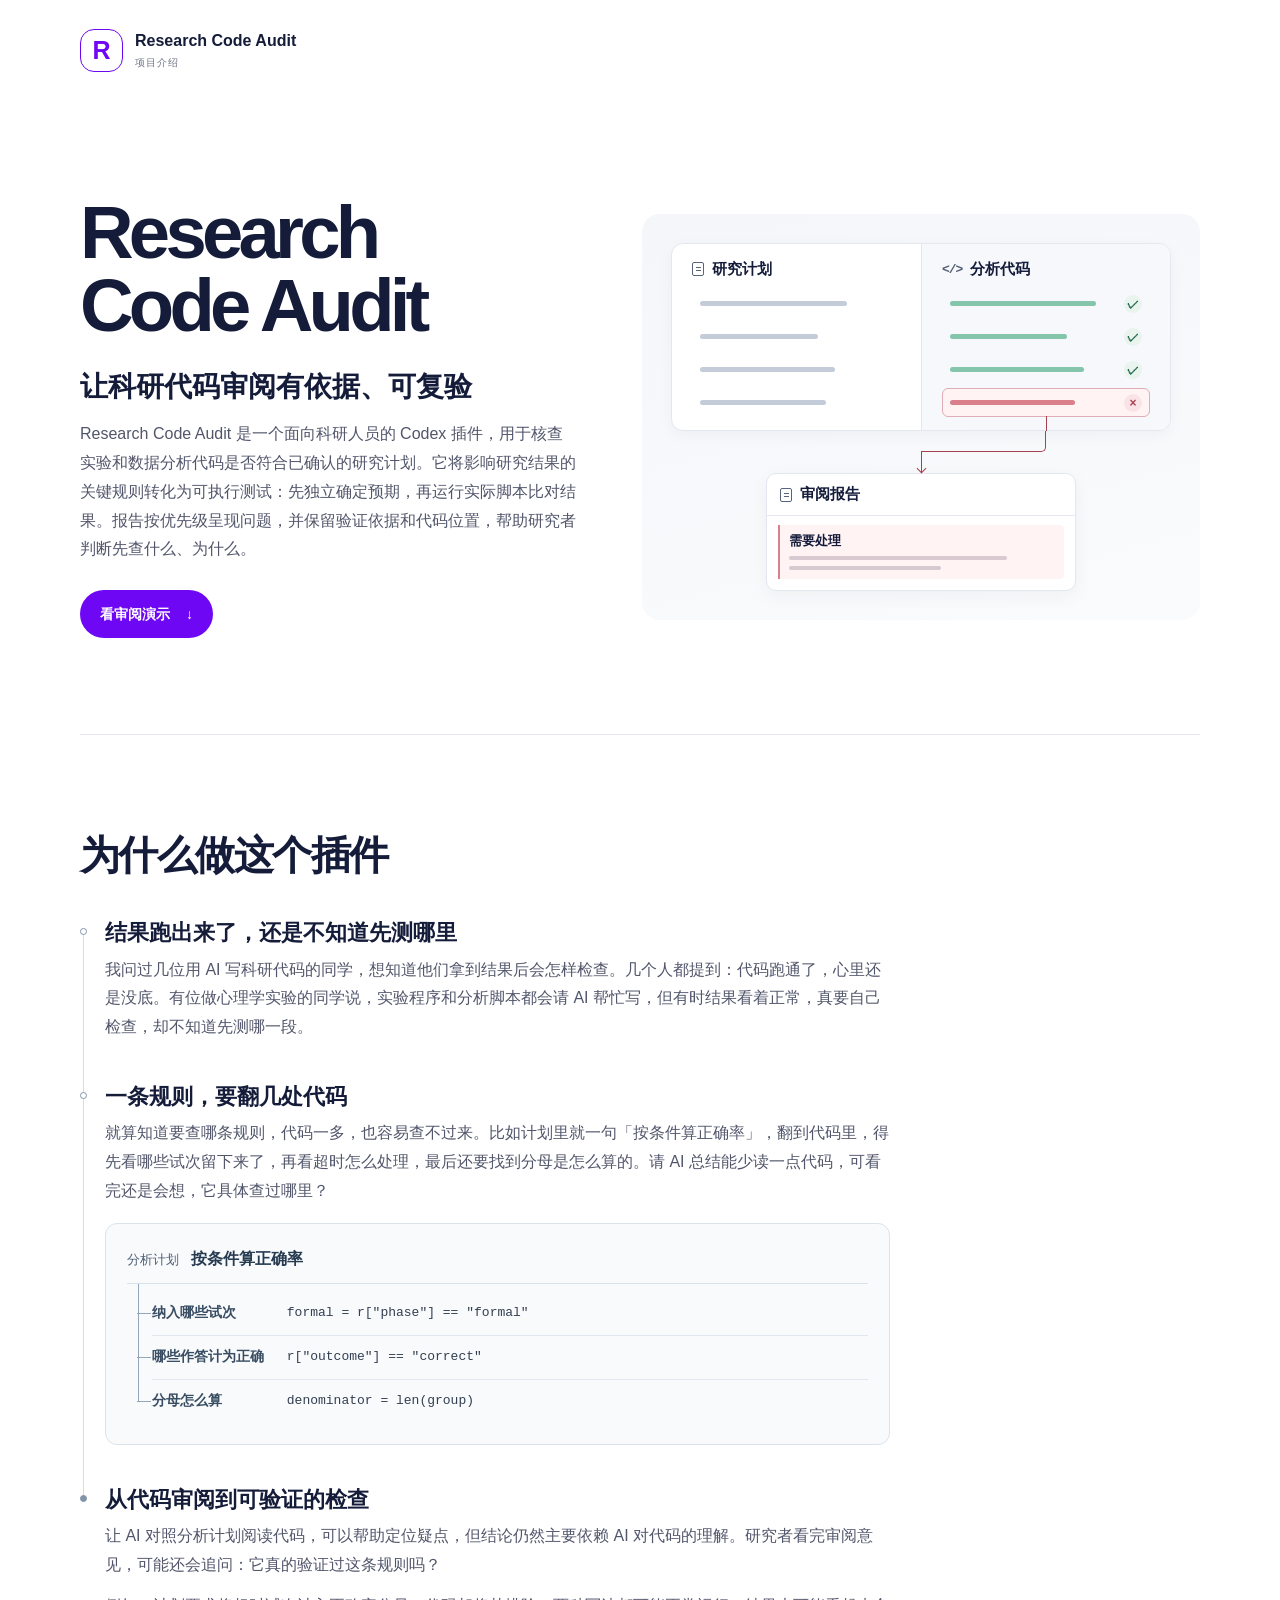
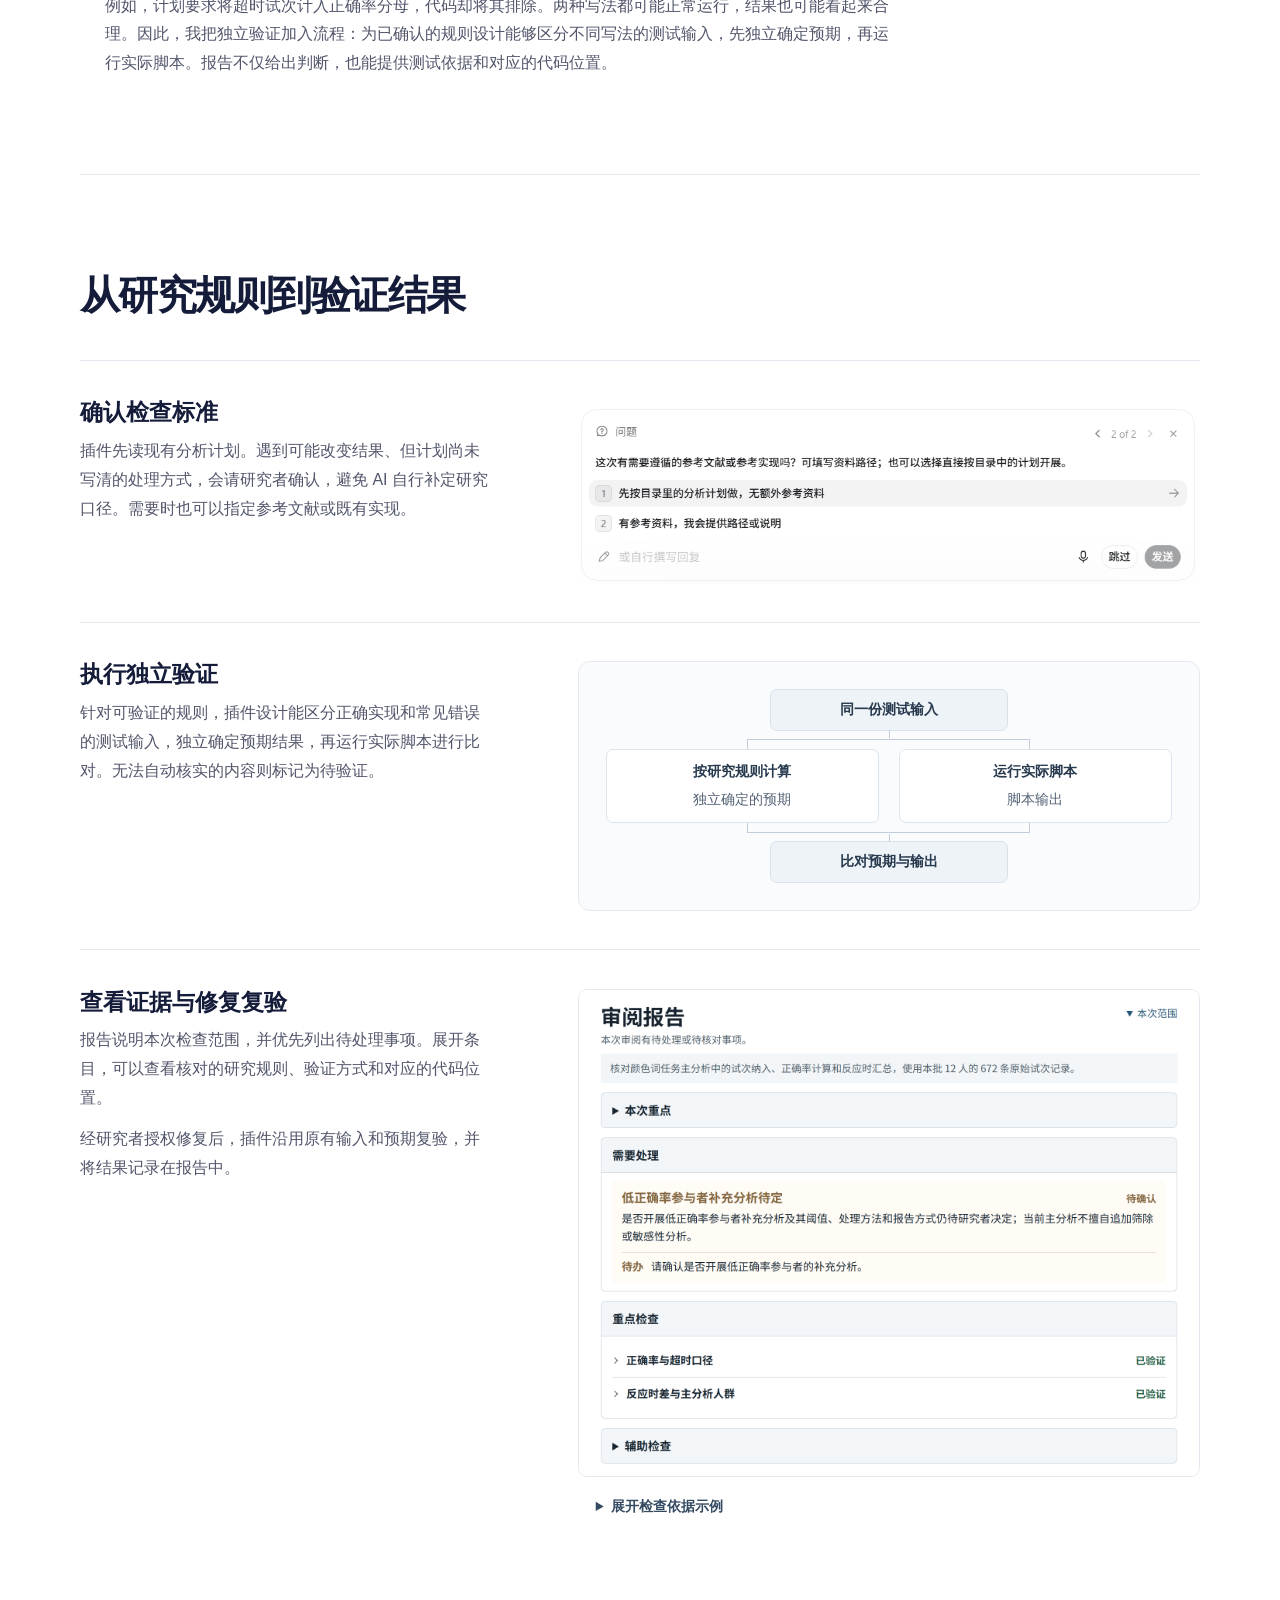
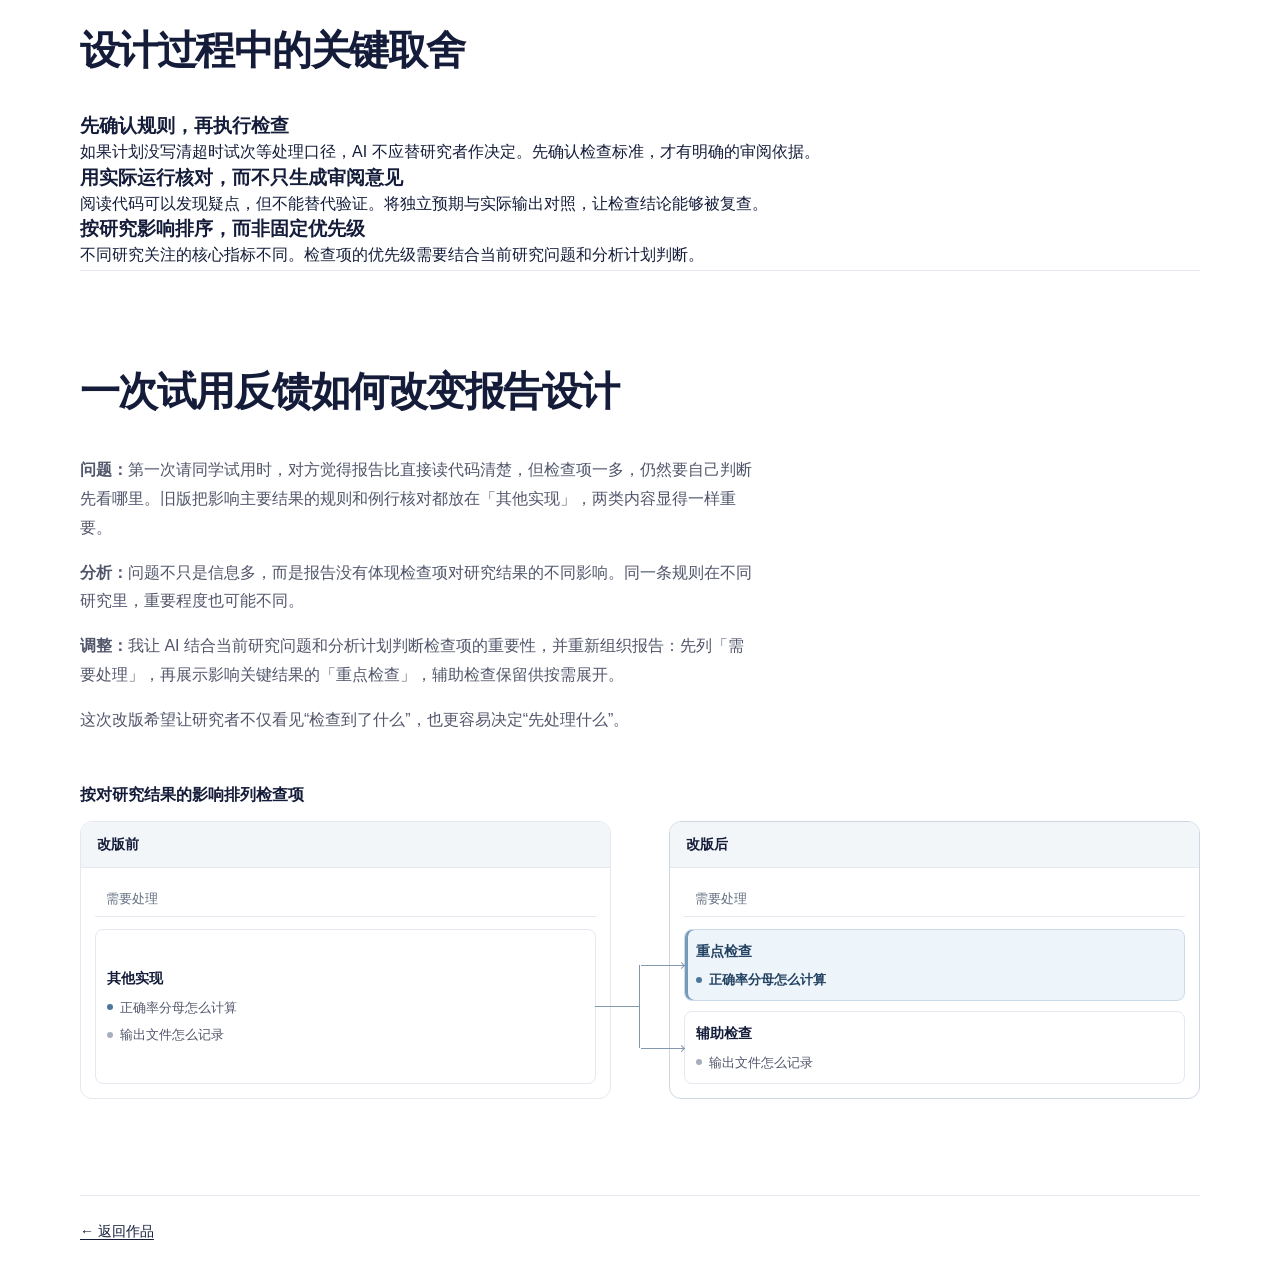
==== commit 38fbeded: "Refine Research Code Audit case-study narrative" ====
--- a/research-code-audit.html
+++ b/research-code-audit.html
@@ -3,10 +3,10 @@
 <head>
   <meta charset="utf-8">
   <meta name="viewport" content="width=device-width, initial-scale=1">
-  <meta name="description" content="Research Code Audit 是一个按研究计划核对分析代码的 Codex 插件。">
+  <meta name="description" content="Research Code Audit：对照研究计划独立验证科研代码，让审阅结论有依据、可复验。">
   <meta name="theme-color" content="#ffffff">
   <meta property="og:title" content="Research Code Audit｜刘天贇">
-  <meta property="og:description" content="对照研究计划审阅分析代码。">
+  <meta property="og:description" content="对照研究计划核查代码，用独立测试和可追溯证据验证关键规则。">
   <title>Research Code Audit｜刘天贇</title>
   <link rel="stylesheet" href="research-audit.css">
   <link rel="stylesheet" href="project-header.css">
@@ -25,8 +25,8 @@
     <header class="intro">
       <div class="intro-copy">
         <h1>Research <br class="title-break">Code Audit</h1>
-        <p class="lead">对照研究计划审阅分析代码</p>
-        <p class="summary">这是一个帮助研究者审阅分析代码的 Codex 插件。你可以提供已有的分析计划和脚本，也可以先和插件一起确认分析规则。插件会把影响结果的关键规则变成测试，也能对照参考文献核查方法在代码里是否正确实现。按优先级形成审阅报告，方便您的检查。</p>
+        <p class="lead">让科研代码审阅有依据、可复验</p>
+        <p class="summary">Research Code Audit 是一个面向科研人员的 Codex 插件，用于核查实验和数据分析代码是否符合已确认的研究计划。它将影响研究结果的关键规则转化为可执行测试：先独立确定预期，再运行实际脚本比对结果。报告按优先级呈现问题，并保留验证依据和代码位置，帮助研究者判断先查什么、为什么。</p>
         <a class="action" href="#workflow">看审阅演示 <span aria-hidden="true">↓</span></a>
       </div>
 
@@ -71,7 +71,7 @@
         <div class="motivation-stages">
           <div class="motivation-stage">
             <h3>结果跑出来了，还是不知道先测哪里</h3>
-            <p>我问过几位用 AI 写科研代码的同学，拿到结果以后会怎么查。聊下来，几个人都提到一件事：代码跑通了，心里还是没底。有位同学做心理学实验，实验程序和分析脚本都会请 AI 帮忙写。她说，有时结果看着挺正常，真要自己检查，又不知道先测哪一段。</p>
+            <p>我问过几位用 AI 写科研代码的同学，想知道他们拿到结果后会怎样检查。几个人都提到：代码跑通了，心里还是没底。有位做心理学实验的同学说，实验程序和分析脚本都会请 AI 帮忙写，但有时结果看着正常，真要自己检查，却不知道先测哪一段。</p>
           </div>
           <div class="motivation-stage">
             <h3>一条规则，要翻几处代码</h3>
@@ -89,9 +89,9 @@
             </figure>
           </div>
           <div class="motivation-stage">
-            <h3>把「该测什么」也做进插件</h3>
-            <p>像上面这样的规则一多，研究者就得在计划和脚本之间来回找。我想把这段工作交给插件，让它从分析计划里找出会影响结果的规则，再定位对应的代码。</p>
-            <p>一条规则即使写偏了，脚本也可能正常跑完，算出的结果看着也合理。所以我把测试也做进了插件。能验证的规则，就用一份能区分不同写法的输入来测。研究者在报告里可以看到检查依据，也能沿着它找到对应的代码。</p>
+            <h3>从代码审阅到可验证的检查</h3>
+            <p>让 AI 对照分析计划阅读代码，可以帮助定位疑点，但结论仍然主要依赖 AI 对代码的理解。研究者看完审阅意见，可能还会追问：它真的验证过这条规则吗？</p>
+            <p>例如，计划要求将超时试次计入正确率分母，代码却将其排除。两种写法都可能正常运行，结果也可能看起来合理。因此，我把独立验证加入流程：为已确认的规则设计能够区分不同写法的测试输入，先独立确定预期，再运行实际脚本。报告不仅给出判断，也能提供测试依据和对应的代码位置。</p>
           </div>
         </div>
       </div>
@@ -104,8 +104,8 @@
 
       <section class="step" id="rules" aria-labelledby="rules-title">
         <div class="step-copy">
-          <h3 id="rules-title">确认分析规则</h3>
-          <p>插件先读现有的分析计划。碰到会改变结果、计划又没写清的处理方式，它会在 Codex 里请研究者确认。需要参考文献或既有实现时，也可以在这里说明。</p>
+          <h3 id="rules-title">确认检查标准</h3>
+          <p>插件先读现有分析计划。遇到可能改变结果、但计划尚未写清的处理方式，会请研究者确认，避免 AI 自行补定研究口径。需要时也可以指定参考文献或既有实现。</p>
         </div>
         <figure class="workflow-capture workflow-question">
           <a class="capture-link" href="assets/confirm-reference.png" aria-label="查看完整 Codex 提问界面">
@@ -117,8 +117,8 @@
 
       <section class="step" id="test" aria-labelledby="test-title">
         <div class="step-copy">
-          <h3 id="test-title">用实际脚本验证</h3>
-          <p>规则确定后，插件设计能区分正确实现和常见错误的测试输入。先独立确定预期，再用同一份输入运行实际脚本，比对两边的结果。</p>
+          <h3 id="test-title">执行独立验证</h3>
+          <p>针对可验证的规则，插件设计能区分正确实现和常见错误的测试输入，独立确定预期结果，再运行实际脚本进行比对。无法自动核实的内容则标记为待验证。</p>
         </div>
         <figure class="validation-diagram" role="img" aria-label="对同一份测试输入，先按研究规则独立确定预期，再运行实际脚本获取输出，最后比对预期和输出。">
           <div class="validation-input">同一份测试输入</div>
@@ -132,9 +132,9 @@
 
       <section class="step" id="report" aria-labelledby="report-title">
         <div class="step-copy">
-          <h3 id="report-title">在报告里查看结果和依据</h3>
-          <p>报告会说明本次检查的范围，并把需要处理的事项放在前面。展开检查条目，可以看到核对的是哪条规则、怎么验证的，以及对应的代码位置。</p>
-          <p id="repair">经授权修复后，插件沿用原来的输入和预期复验，并把结果记在报告里。</p>
+          <h3 id="report-title">查看证据与修复复验</h3>
+          <p>报告说明本次检查范围，并优先列出待处理事项。展开条目，可以查看核对的研究规则、验证方式和对应的代码位置。</p>
+          <p id="repair">经研究者授权修复后，插件沿用原有输入和预期复验，并将结果记录在报告中。</p>
         </div>
         <div class="workflow-report">
           <figure class="workflow-capture">
@@ -156,14 +156,35 @@
       </section>
     </section>
 
+    <section class="decisions" aria-labelledby="decisions-title">
+      <header class="section-heading">
+        <h2 id="decisions-title">设计过程中的关键取舍</h2>
+      </header>
+      <div class="decision-list">
+        <div class="decision-item">
+          <h3>先确认规则，再执行检查</h3>
+          <p>如果计划没写清超时试次等处理口径，AI 不应替研究者作决定。先确认检查标准，才有明确的审阅依据。</p>
+        </div>
+        <div class="decision-item">
+          <h3>用实际运行核对，而不只生成审阅意见</h3>
+          <p>阅读代码可以发现疑点，但不能替代验证。将独立预期与实际输出对照，让检查结论能够被复查。</p>
+        </div>
+        <div class="decision-item">
+          <h3>按研究影响排序，而非固定优先级</h3>
+          <p>不同研究关注的核心指标不同。检查项的优先级需要结合当前研究问题和分析计划判断。</p>
+        </div>
+      </div>
+    </section>
+
     <section class="iteration" aria-labelledby="iteration-title">
       <header class="section-heading">
-        <h2 id="iteration-title">试用后的报告改版</h2>
+        <h2 id="iteration-title">一次试用反馈如何改变报告设计</h2>
       </header>
       <div class="prose">
-          <p>第一次试用时，对方觉得报告比直接读代码清楚。可检查项一多，他还是得自己判断先看哪里。旧版的「其他实现」把直接影响结果的规则和例行核对放在一起，两类检查看起来一样重要。</p>
-          <p>我根据这次反馈改了 AI 判断优先级的方式。同一项检查在不同研究里，重要程度可能不同。现在 AI 会结合本次研究的问题和分析计划，判断某条规则写错了会不会影响主要结果。</p>
-          <p>报告先列需要处理的事项，再把影响关键结果的条目放进「重点检查」。辅助检查保留在报告里，需要时再展开。</p>
+          <p><strong>问题：</strong>第一次请同学试用时，对方觉得报告比直接读代码清楚，但检查项一多，仍然要自己判断先看哪里。旧版把影响主要结果的规则和例行核对都放在「其他实现」，两类内容显得一样重要。</p>
+          <p><strong>分析：</strong>问题不只是信息多，而是报告没有体现检查项对研究结果的不同影响。同一条规则在不同研究里，重要程度也可能不同。</p>
+          <p><strong>调整：</strong>我让 AI 结合当前研究问题和分析计划判断检查项的重要性，并重新组织报告：先列「需要处理」，再展示影响关键结果的「重点检查」，辅助检查保留供按需展开。</p>
+          <p>这次改版希望让研究者不仅看见“检查到了什么”，也更容易决定“先处理什么”。</p>
       </div>
 
       <figure class="report-comparison" aria-labelledby="comparison-title">
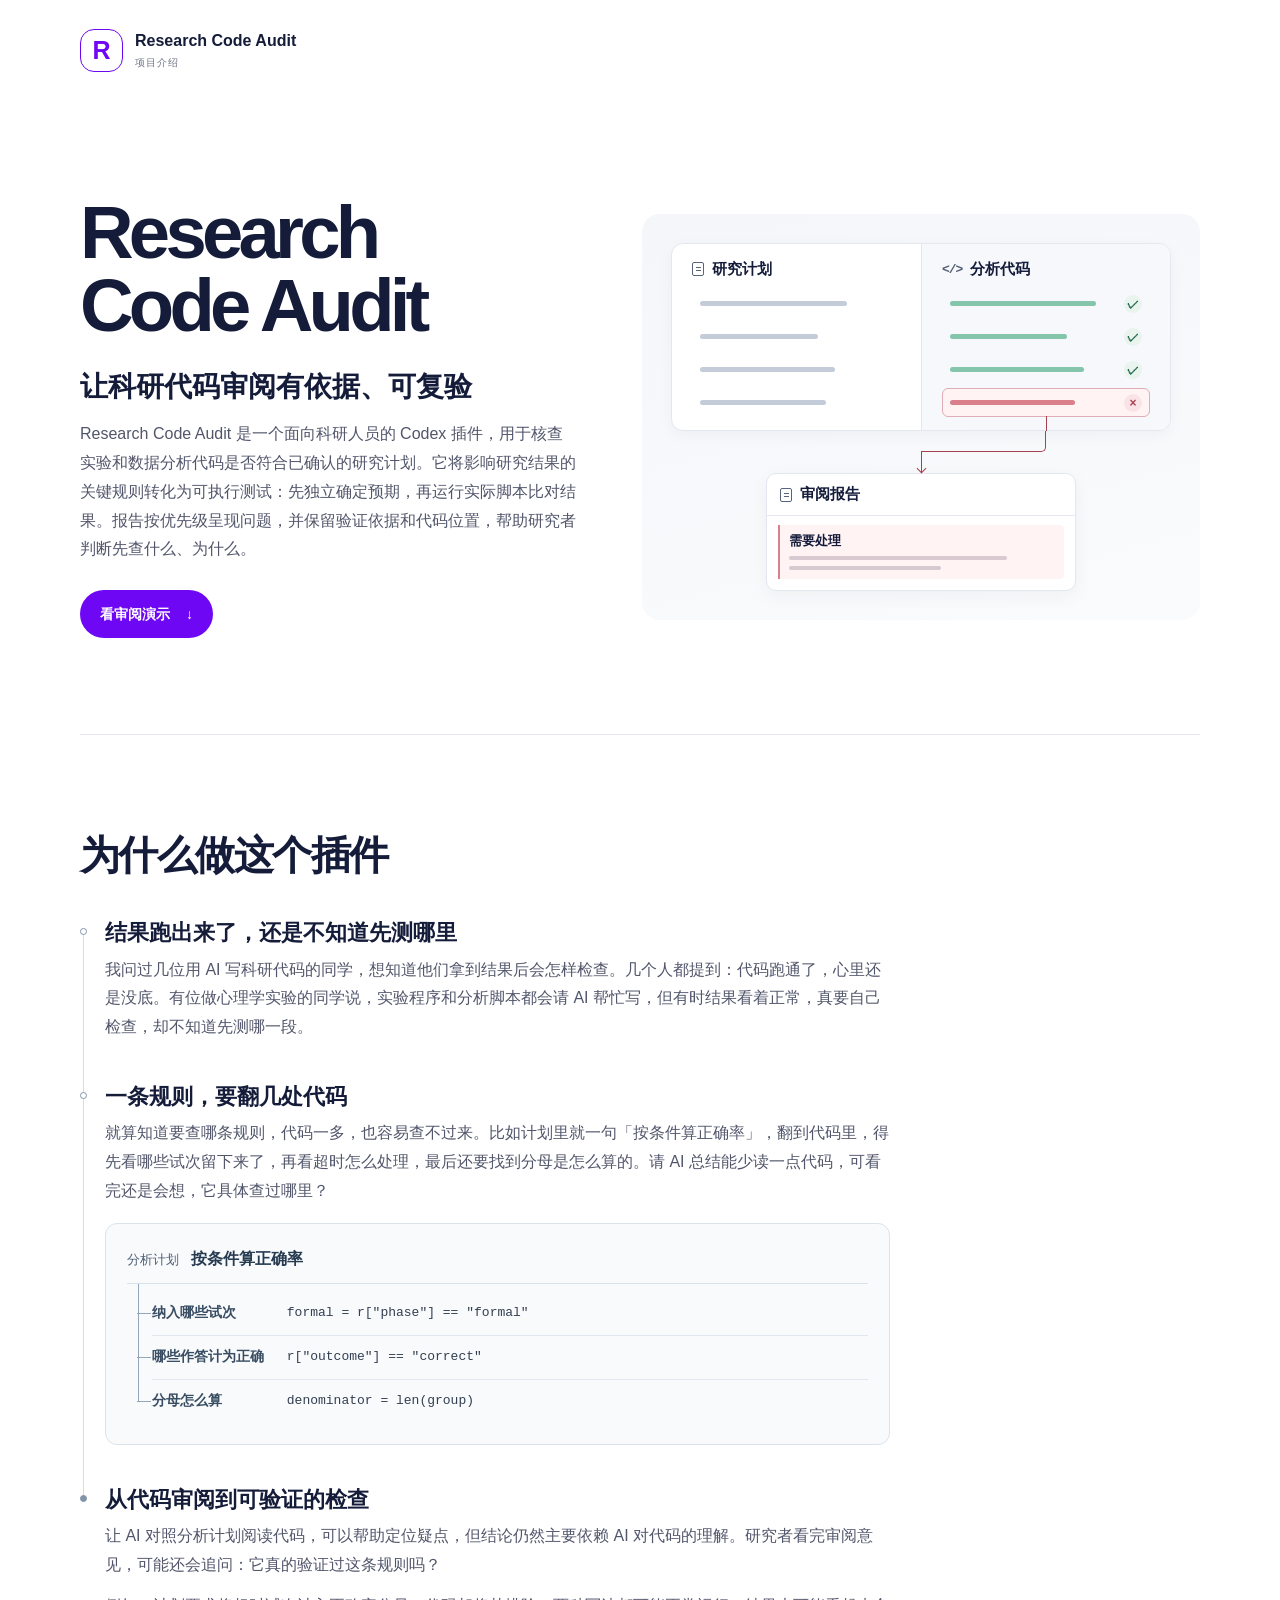
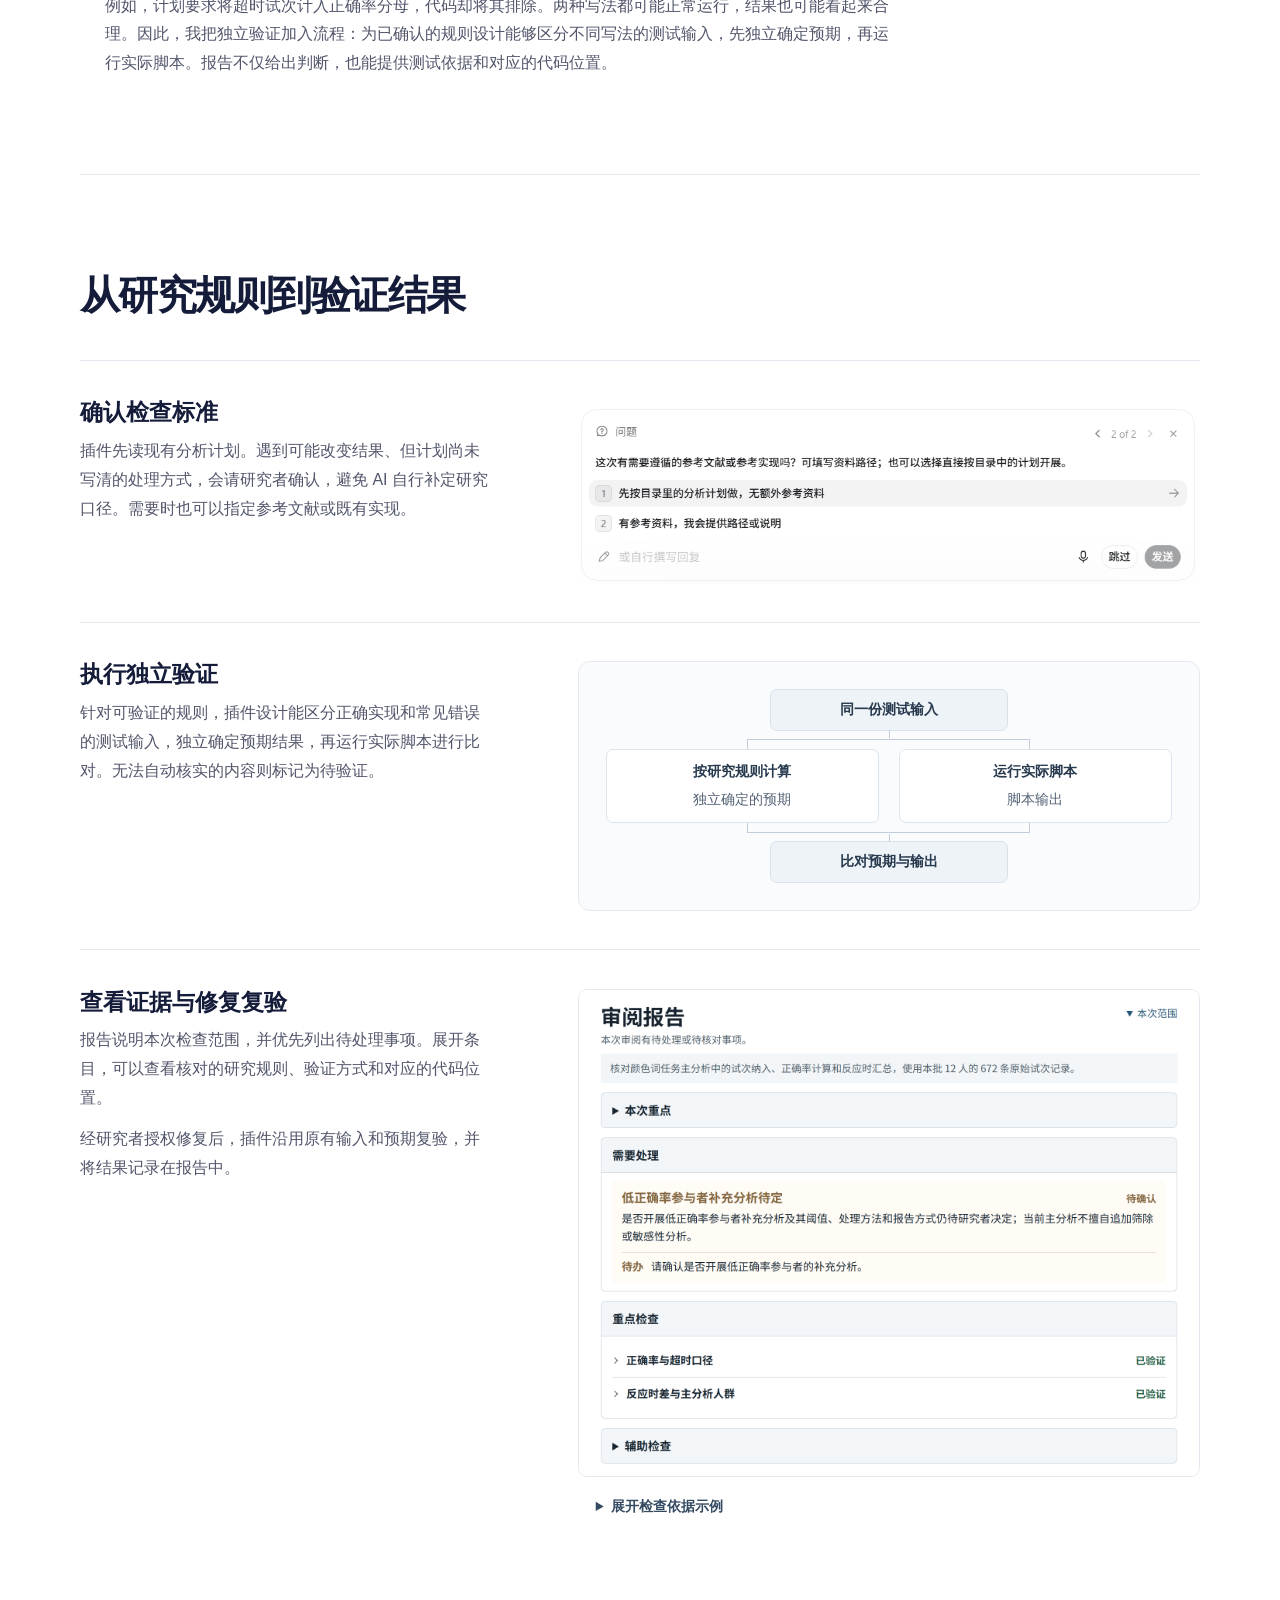
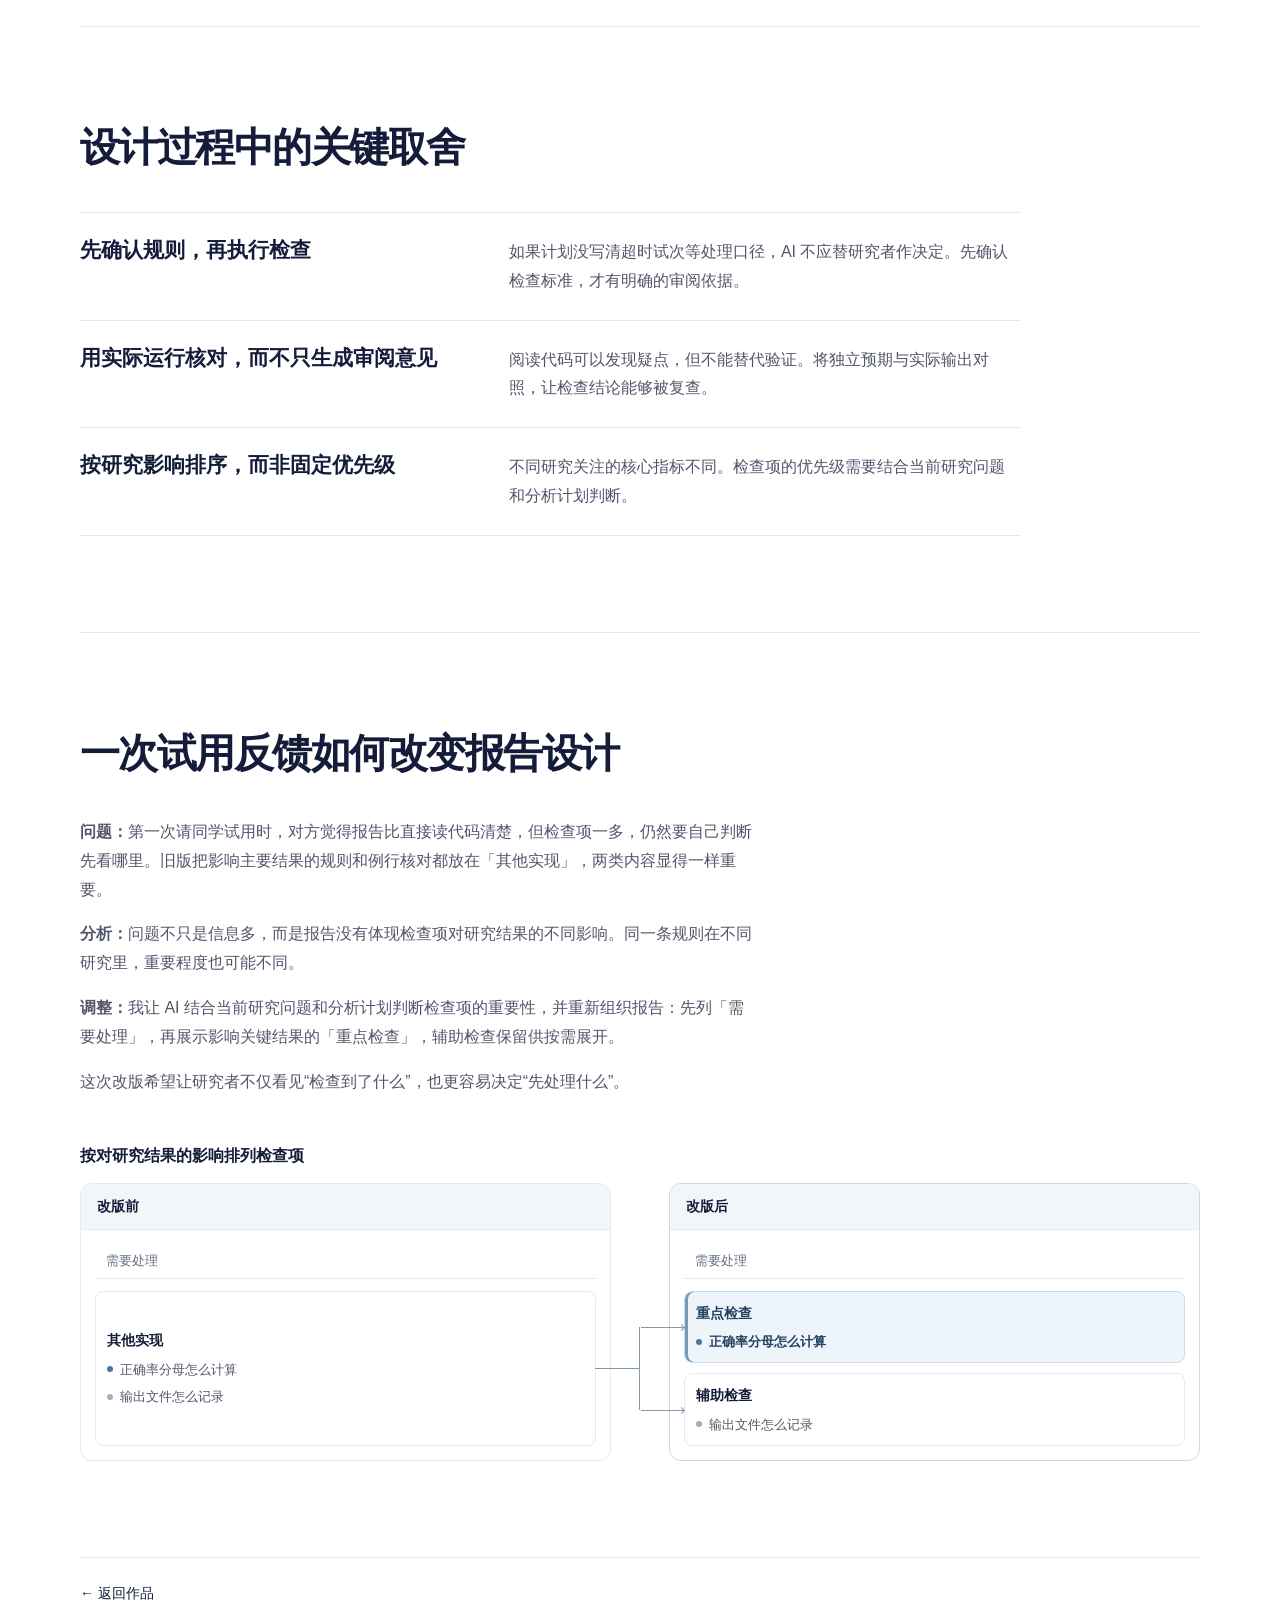
==== commit 82a11954: "Refresh cached project page styles for new decisions section" ====
--- a/research-code-audit.html
+++ b/research-code-audit.html
@@ -8,7 +8,7 @@
   <meta property="og:title" content="Research Code Audit｜刘天贇">
   <meta property="og:description" content="对照研究计划核查代码，用独立测试和可追溯证据验证关键规则。">
   <title>Research Code Audit｜刘天贇</title>
-  <link rel="stylesheet" href="research-audit.css">
+  <link rel="stylesheet" href="research-audit.css?v=20261124">
   <link rel="stylesheet" href="project-header.css">
   <link rel="stylesheet" href="research-audit-flow.css">
 </head>
--- a/research-audit.css
+++ b/research-audit.css
@@ -67,7 +67,7 @@
 .action:hover { background: #5903cb; transform: translateY(-2px); }
 .action:active { transform: translateY(1px); }
 
-.motivation, .workflow, .iteration { border-top: 1px solid var(--line); }
+.motivation, .workflow, .decisions, .iteration { border-top: 1px solid var(--line); }
 .section-heading { margin-bottom: clamp(24px, 3.5vw, 40px); }
 .section-heading h2 { font-size: clamp(1.65rem, 3.15vw, 2.7rem); font-weight: 700; letter-spacing: -.038em; }
 .motivation { padding-block: var(--section-space); }
@@ -270,6 +270,18 @@
 .evidence-body { padding: 8px 0 0; }
 .text-link { display: inline-flex; align-items: center; min-height: 44px; font-size: 14px; text-underline-offset: .2em; }
 
+.decisions { padding-block: var(--section-space); }
+.decision-list { display: grid; gap: 0; max-width: 940px; border-top: 1px solid var(--line); }
+.decision-item {
+  display: grid;
+  grid-template-columns: minmax(0, .85fr) minmax(0, 1.15fr);
+  align-items: baseline;
+  gap: 12px clamp(24px, 4vw, 60px);
+  padding-block: 24px;
+  border-bottom: 1px solid var(--line);
+}
+.decision-item h3 { font-size: clamp(1.1rem, 1.9vw, 1.3rem); font-weight: 680; }
+.decision-item p { max-width: 43em; color: var(--muted); }
 .iteration { padding-block: var(--section-space); }
 .report-comparison { margin-top: clamp(26px, 4vw, 46px); }
 .report-comparison figcaption { margin-bottom: 12px; font-size: 16px; font-weight: 650; }
@@ -380,7 +392,7 @@
 
 @media (max-width: 760px) {
   :root { --gutter: 20px; }
-  .intro, .step, .comparison-grid {
+  .intro, .step, .decision-item, .comparison-grid {
     grid-template-columns: minmax(0, 1fr);
   }
   .intro { padding-block: 44px 48px; }
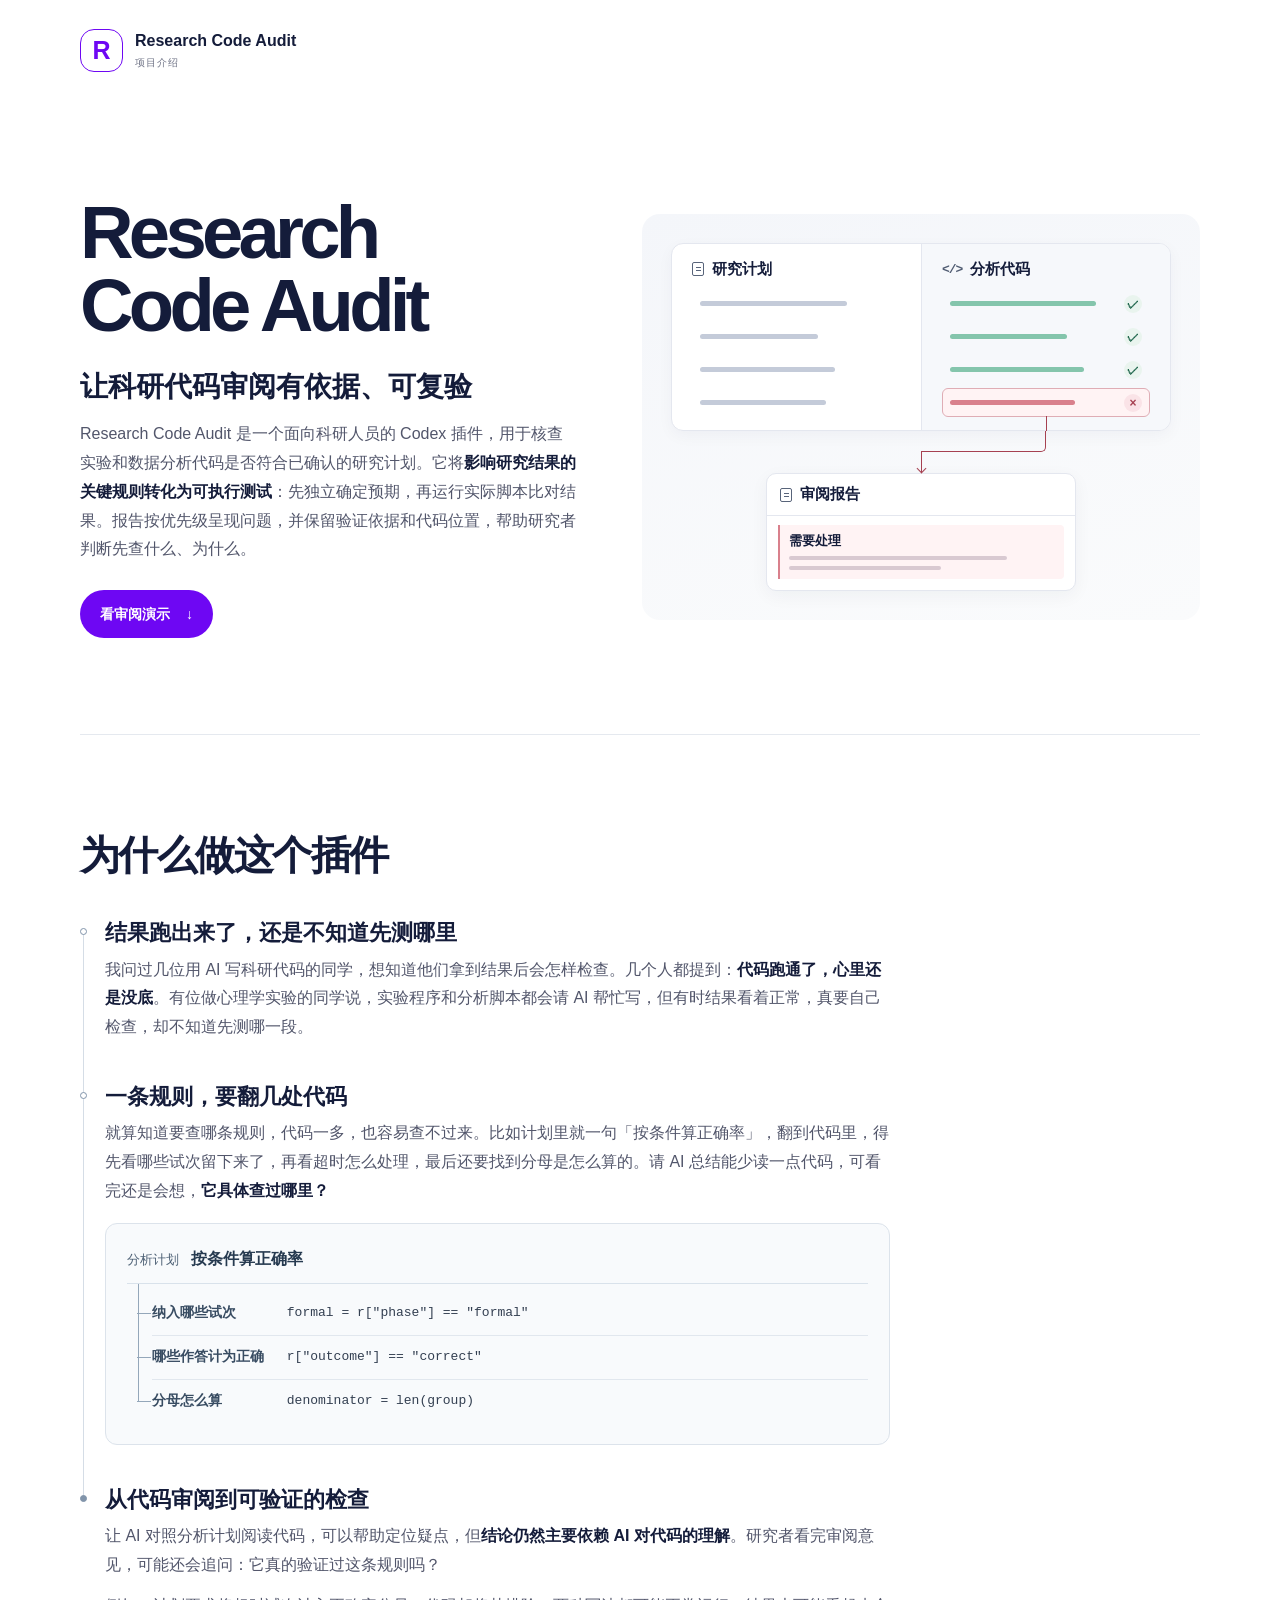
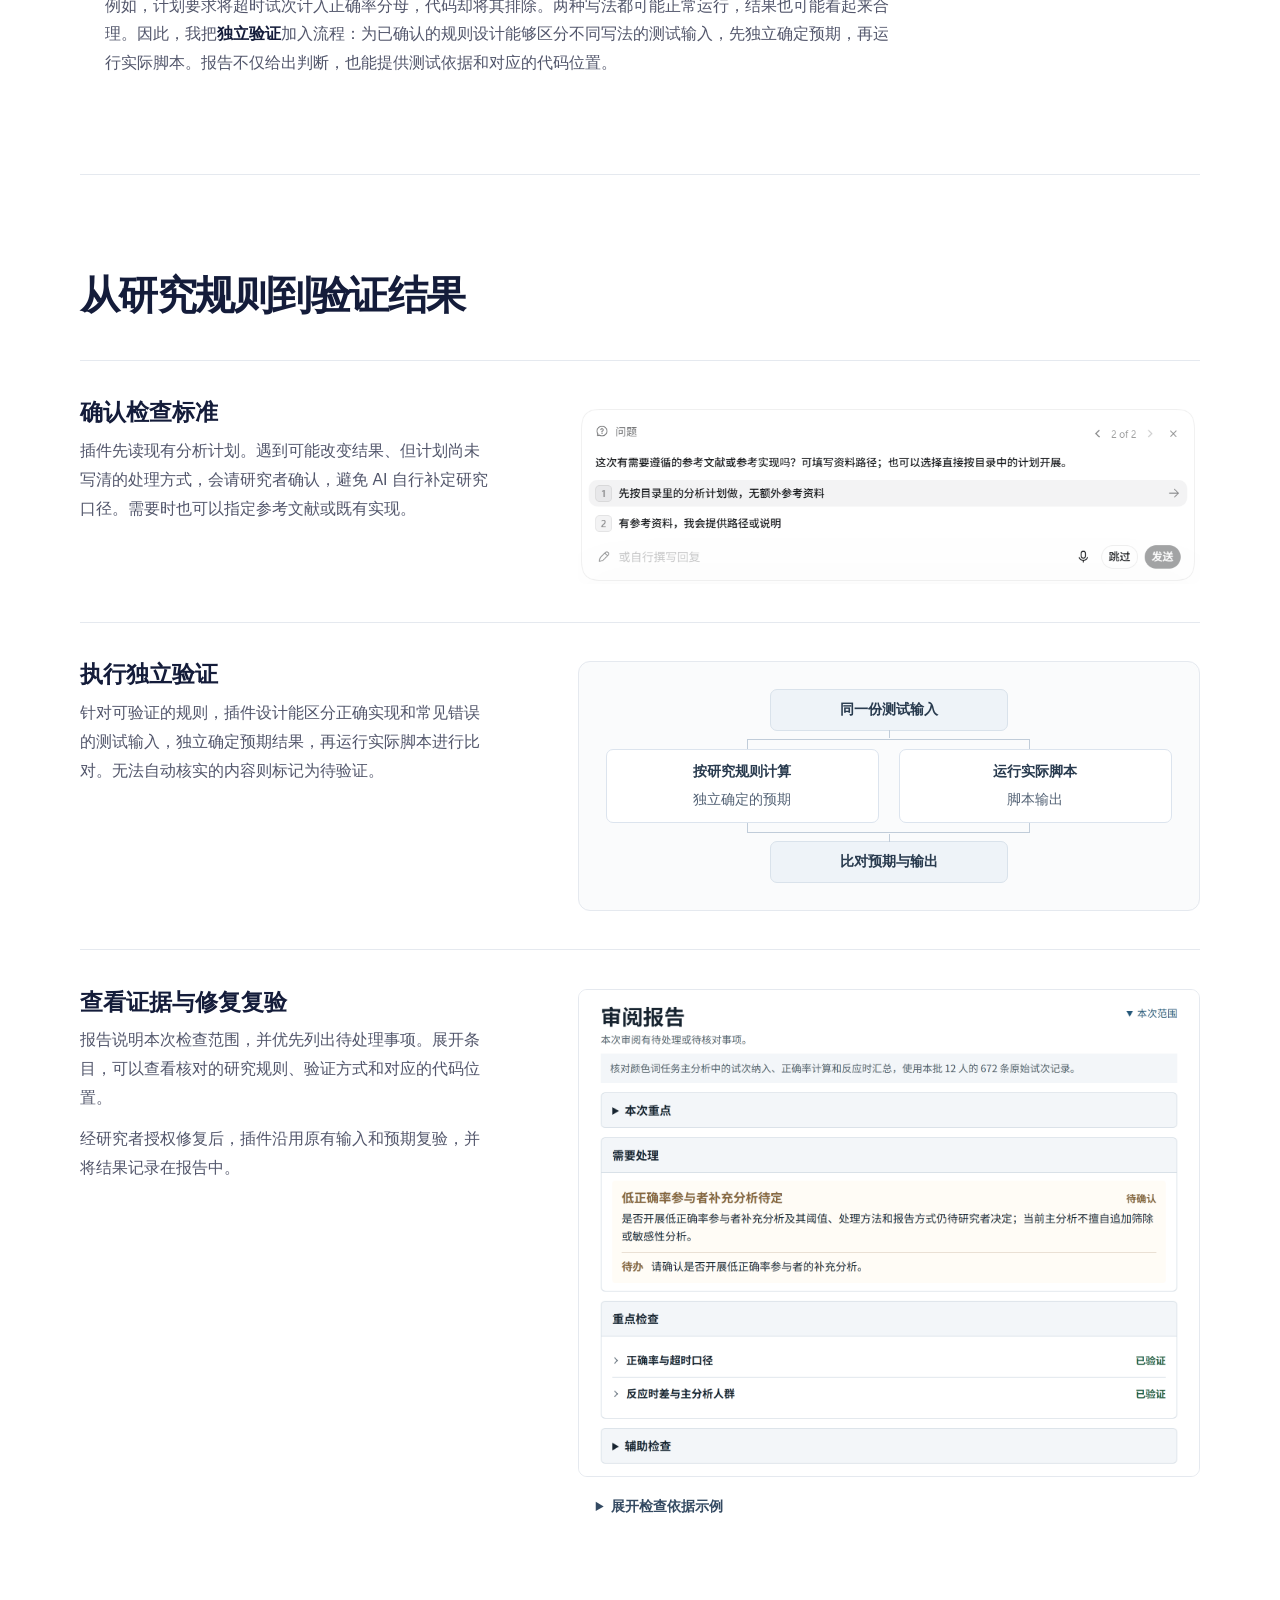
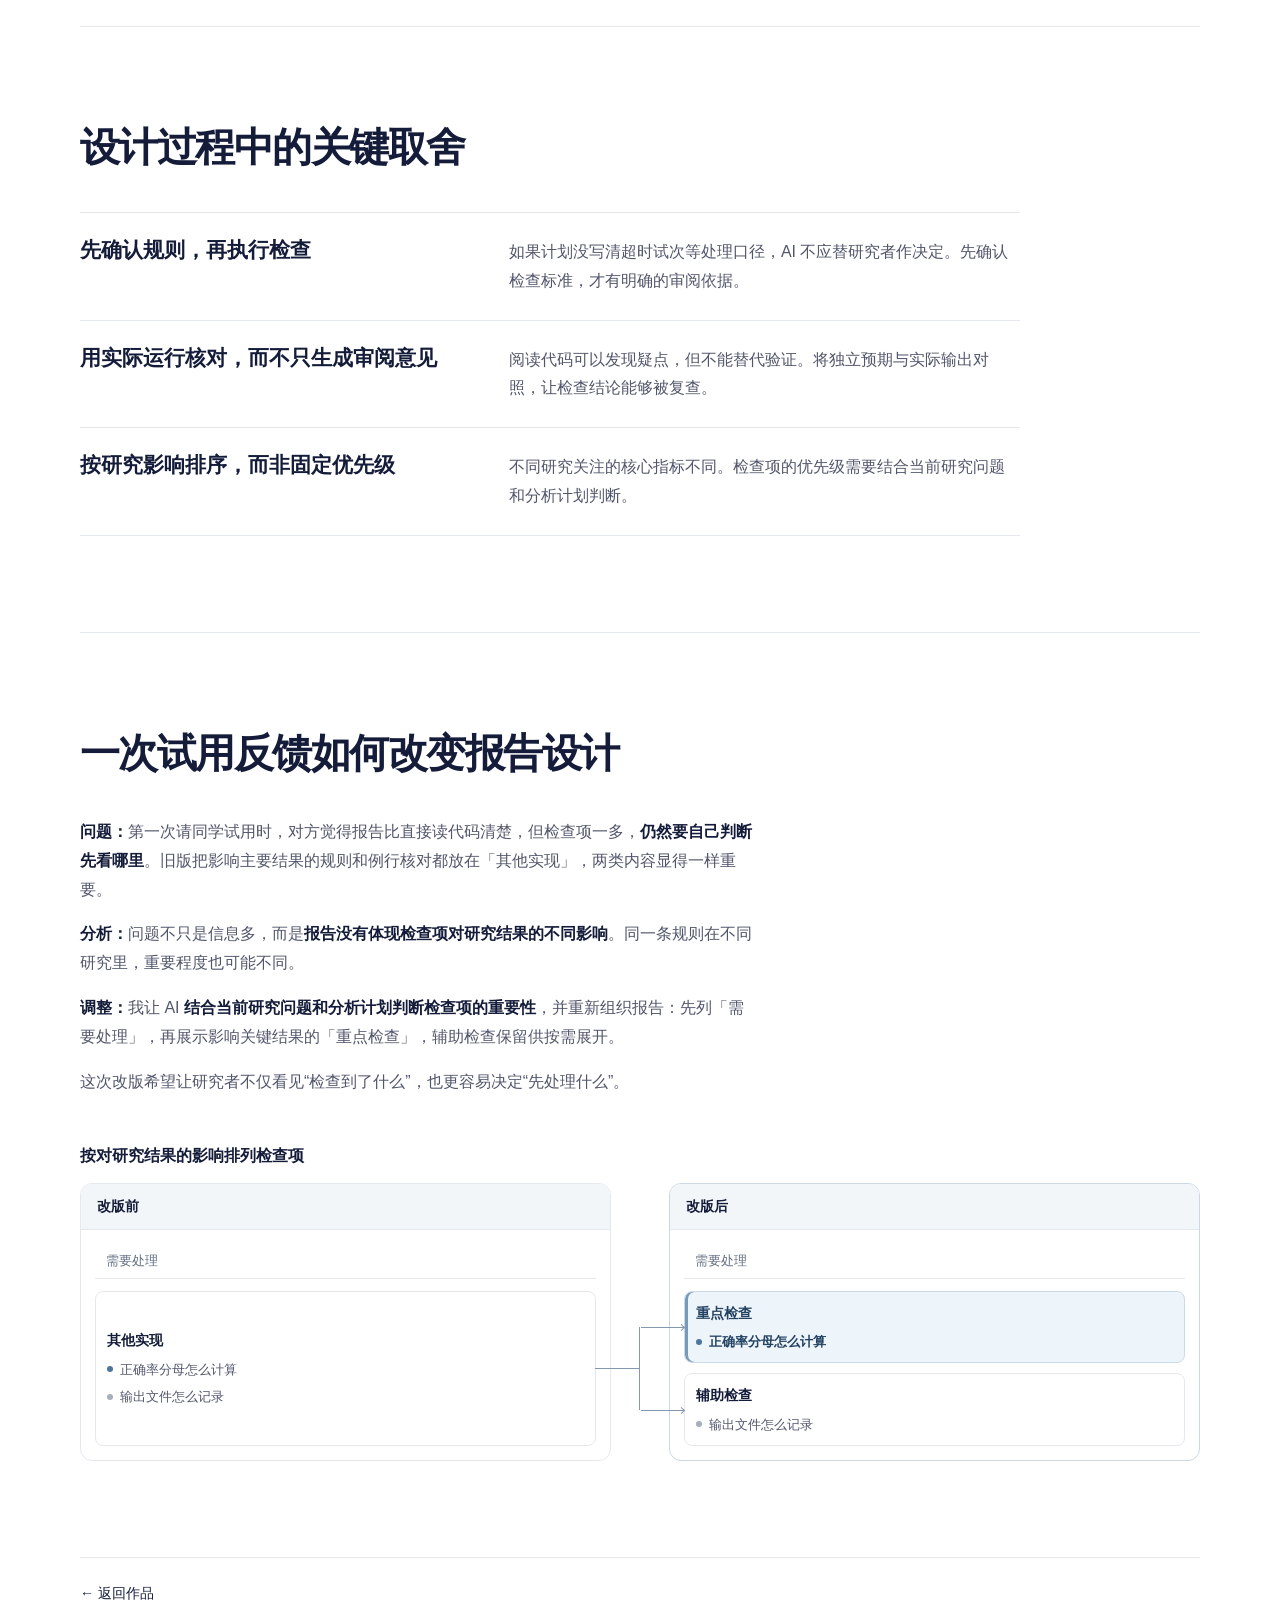
==== commit df530492: "Emphasize key findings and product decisions in audit case study" ====
--- a/research-code-audit.html
+++ b/research-code-audit.html
@@ -8,7 +8,7 @@
   <meta property="og:title" content="Research Code Audit｜刘天贇">
   <meta property="og:description" content="对照研究计划核查代码，用独立测试和可追溯证据验证关键规则。">
   <title>Research Code Audit｜刘天贇</title>
-  <link rel="stylesheet" href="research-audit.css?v=20261124">
+  <link rel="stylesheet" href="research-audit.css?v=20261124b">
   <link rel="stylesheet" href="project-header.css">
   <link rel="stylesheet" href="research-audit-flow.css">
 </head>
@@ -26,7 +26,7 @@
       <div class="intro-copy">
         <h1>Research <br class="title-break">Code Audit</h1>
         <p class="lead">让科研代码审阅有依据、可复验</p>
-        <p class="summary">Research Code Audit 是一个面向科研人员的 Codex 插件，用于核查实验和数据分析代码是否符合已确认的研究计划。它将影响研究结果的关键规则转化为可执行测试：先独立确定预期，再运行实际脚本比对结果。报告按优先级呈现问题，并保留验证依据和代码位置，帮助研究者判断先查什么、为什么。</p>
+        <p class="summary">Research Code Audit 是一个面向科研人员的 Codex 插件，用于核查实验和数据分析代码是否符合已确认的研究计划。它将<strong>影响研究结果的关键规则转化为可执行测试</strong>：先独立确定预期，再运行实际脚本比对结果。报告按优先级呈现问题，并保留验证依据和代码位置，帮助研究者判断先查什么、为什么。</p>
         <a class="action" href="#workflow">看审阅演示 <span aria-hidden="true">↓</span></a>
       </div>
 
@@ -71,11 +71,11 @@
         <div class="motivation-stages">
           <div class="motivation-stage">
             <h3>结果跑出来了，还是不知道先测哪里</h3>
-            <p>我问过几位用 AI 写科研代码的同学，想知道他们拿到结果后会怎样检查。几个人都提到：代码跑通了，心里还是没底。有位做心理学实验的同学说，实验程序和分析脚本都会请 AI 帮忙写，但有时结果看着正常，真要自己检查，却不知道先测哪一段。</p>
+            <p>我问过几位用 AI 写科研代码的同学，想知道他们拿到结果后会怎样检查。几个人都提到：<strong>代码跑通了，心里还是没底</strong>。有位做心理学实验的同学说，实验程序和分析脚本都会请 AI 帮忙写，但有时结果看着正常，真要自己检查，却不知道先测哪一段。</p>
           </div>
           <div class="motivation-stage">
             <h3>一条规则，要翻几处代码</h3>
-            <p>就算知道要查哪条规则，代码一多，也容易查不过来。比如计划里就一句「按条件算正确率」，翻到代码里，得先看哪些试次留下来了，再看超时怎么处理，最后还要找到分母是怎么算的。请 AI 总结能少读一点代码，可看完还是会想，它具体查过哪里？</p>
+            <p>就算知道要查哪条规则，代码一多，也容易查不过来。比如计划里就一句「按条件算正确率」，翻到代码里，得先看哪些试次留下来了，再看超时怎么处理，最后还要找到分母是怎么算的。请 AI 总结能少读一点代码，可看完还是会想，<strong>它具体查过哪里？</strong></p>
             <figure class="rule-map" aria-labelledby="rule-map-title">
               <figcaption id="rule-map-title">
                 <span>分析计划</span>
@@ -90,8 +90,8 @@
           </div>
           <div class="motivation-stage">
             <h3>从代码审阅到可验证的检查</h3>
-            <p>让 AI 对照分析计划阅读代码，可以帮助定位疑点，但结论仍然主要依赖 AI 对代码的理解。研究者看完审阅意见，可能还会追问：它真的验证过这条规则吗？</p>
-            <p>例如，计划要求将超时试次计入正确率分母，代码却将其排除。两种写法都可能正常运行，结果也可能看起来合理。因此，我把独立验证加入流程：为已确认的规则设计能够区分不同写法的测试输入，先独立确定预期，再运行实际脚本。报告不仅给出判断，也能提供测试依据和对应的代码位置。</p>
+            <p>让 AI 对照分析计划阅读代码，可以帮助定位疑点，但<strong>结论仍然主要依赖 AI 对代码的理解</strong>。研究者看完审阅意见，可能还会追问：它真的验证过这条规则吗？</p>
+            <p>例如，计划要求将超时试次计入正确率分母，代码却将其排除。两种写法都可能正常运行，结果也可能看起来合理。因此，我把<strong>独立验证</strong>加入流程：为已确认的规则设计能够区分不同写法的测试输入，先独立确定预期，再运行实际脚本。报告不仅给出判断，也能提供测试依据和对应的代码位置。</p>
           </div>
         </div>
       </div>
@@ -181,9 +181,9 @@
         <h2 id="iteration-title">一次试用反馈如何改变报告设计</h2>
       </header>
       <div class="prose">
-          <p><strong>问题：</strong>第一次请同学试用时，对方觉得报告比直接读代码清楚，但检查项一多，仍然要自己判断先看哪里。旧版把影响主要结果的规则和例行核对都放在「其他实现」，两类内容显得一样重要。</p>
-          <p><strong>分析：</strong>问题不只是信息多，而是报告没有体现检查项对研究结果的不同影响。同一条规则在不同研究里，重要程度也可能不同。</p>
-          <p><strong>调整：</strong>我让 AI 结合当前研究问题和分析计划判断检查项的重要性，并重新组织报告：先列「需要处理」，再展示影响关键结果的「重点检查」，辅助检查保留供按需展开。</p>
+          <p><strong>问题：</strong>第一次请同学试用时，对方觉得报告比直接读代码清楚，但检查项一多，<strong>仍然要自己判断先看哪里</strong>。旧版把影响主要结果的规则和例行核对都放在「其他实现」，两类内容显得一样重要。</p>
+          <p><strong>分析：</strong>问题不只是信息多，而是<strong>报告没有体现检查项对研究结果的不同影响</strong>。同一条规则在不同研究里，重要程度也可能不同。</p>
+          <p><strong>调整：</strong>我让 AI <strong>结合当前研究问题和分析计划判断检查项的重要性</strong>，并重新组织报告：先列「需要处理」，再展示影响关键结果的「重点检查」，辅助检查保留供按需展开。</p>
           <p>这次改版希望让研究者不仅看见“检查到了什么”，也更容易决定“先处理什么”。</p>
       </div>
 
--- a/research-audit.css
+++ b/research-audit.css
@@ -49,6 +49,7 @@
 }
 .lead { margin-top: 24px; font-size: clamp(1.18rem, 2.4vw, 1.75rem); font-weight: 650; line-height: 1.4; }
 .summary { max-width: 34em; margin-top: 14px; color: var(--muted); }
+.summary strong, .motivation-stage p strong, .prose p strong { color: var(--ink); font-weight: 650; }
 .action {
   display: inline-flex;
   align-items: center;
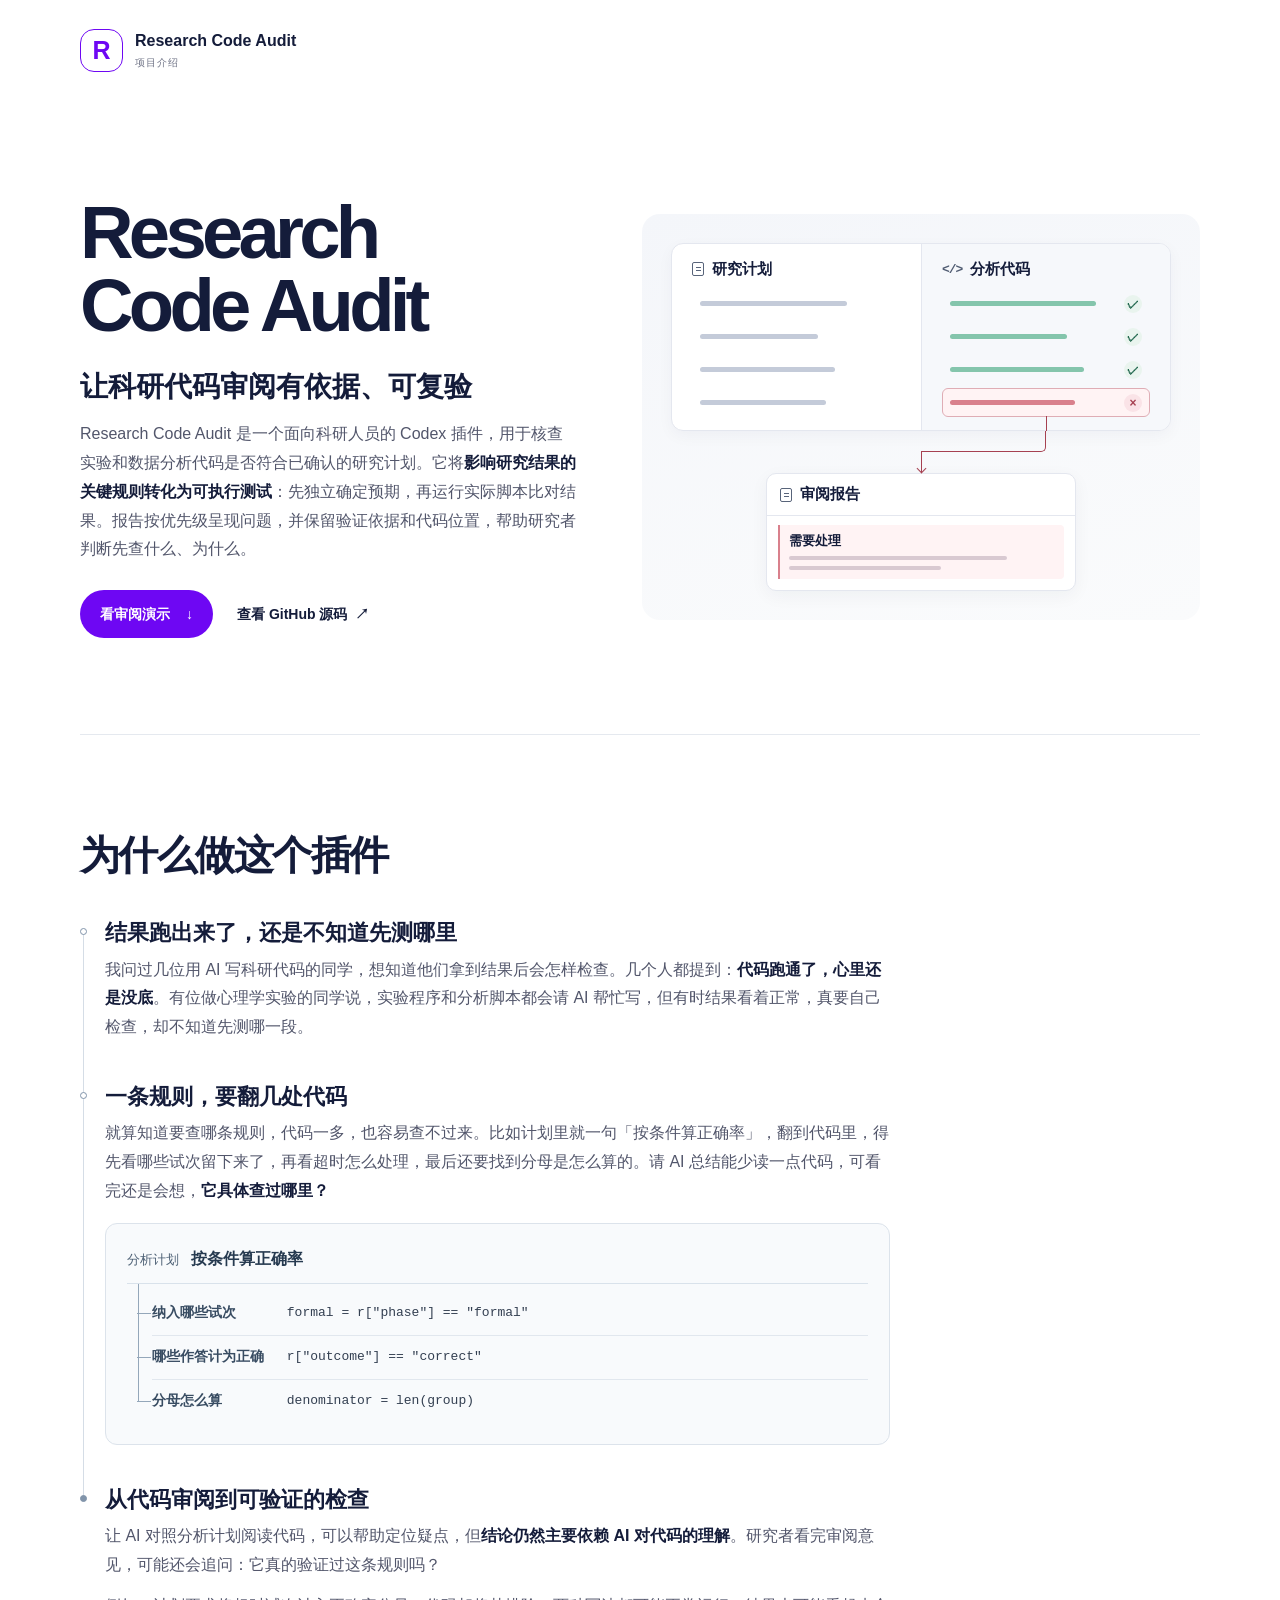
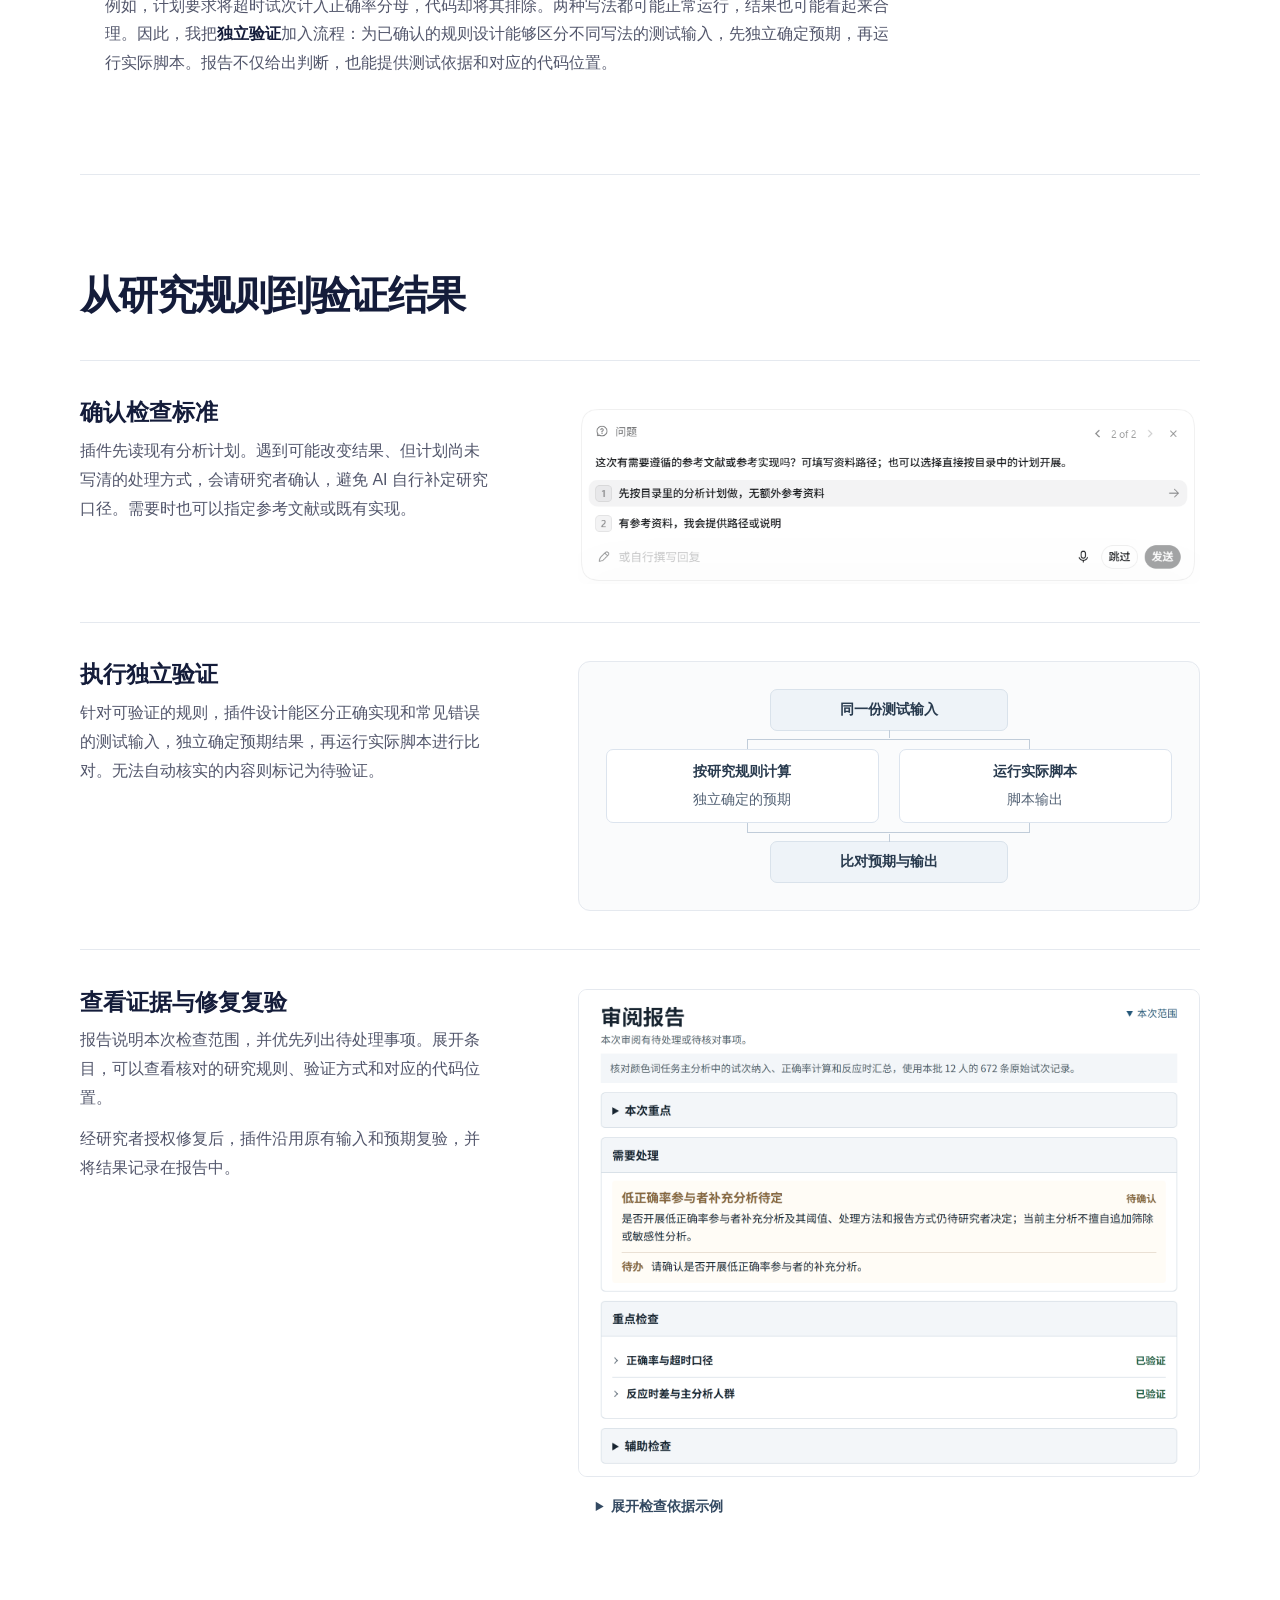
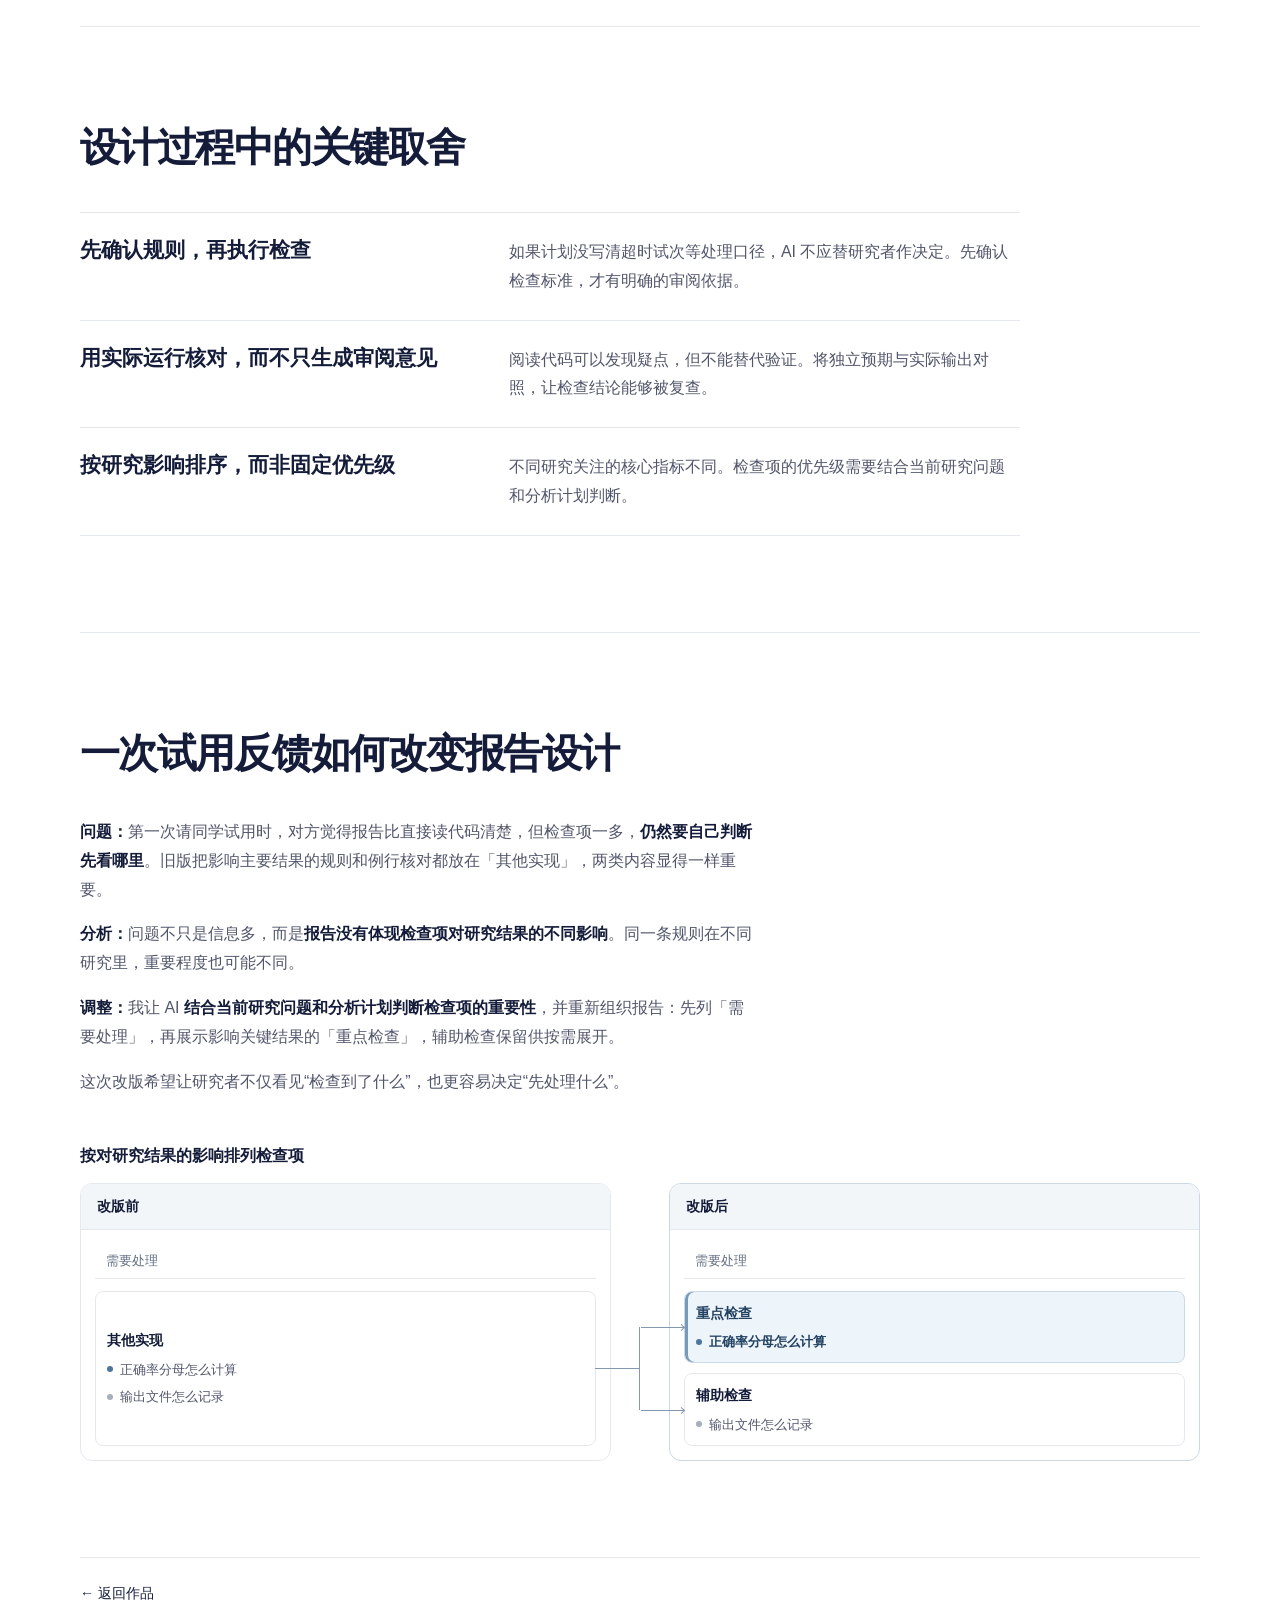
==== commit 21de9daf: "Link Research Code Audit case study to source code" ====
--- a/research-code-audit.html
+++ b/research-code-audit.html
@@ -27,7 +27,10 @@
         <h1>Research <br class="title-break">Code Audit</h1>
         <p class="lead">让科研代码审阅有依据、可复验</p>
         <p class="summary">Research Code Audit 是一个面向科研人员的 Codex 插件，用于核查实验和数据分析代码是否符合已确认的研究计划。它将<strong>影响研究结果的关键规则转化为可执行测试</strong>：先独立确定预期，再运行实际脚本比对结果。报告按优先级呈现问题，并保留验证依据和代码位置，帮助研究者判断先查什么、为什么。</p>
-        <a class="action" href="#workflow">看审阅演示 <span aria-hidden="true">↓</span></a>
+        <div class="intro-actions">
+          <a class="action" href="#workflow">看审阅演示 <span aria-hidden="true">↓</span></a>
+          <a class="source-link" href="https://github.com/a853255726-liu/research-code-audit" target="_blank" rel="noopener noreferrer">查看 GitHub 源码 <span aria-hidden="true">↗</span></a>
+        </div>
       </div>
 
       <figure class="audit-flow" role="img" aria-label="对照研究计划和分析代码。绿色对勾表示检查通过，红色叉号表示存在偏差，该项进入审阅报告。">
--- a/research-audit.css
+++ b/research-audit.css
@@ -50,12 +50,18 @@
 .lead { margin-top: 24px; font-size: clamp(1.18rem, 2.4vw, 1.75rem); font-weight: 650; line-height: 1.4; }
 .summary { max-width: 34em; margin-top: 14px; color: var(--muted); }
 .summary strong, .motivation-stage p strong, .prose p strong { color: var(--ink); font-weight: 650; }
+.intro-actions {
+  display: flex;
+  flex-wrap: wrap;
+  align-items: center;
+  gap: 12px 24px;
+  margin-top: 26px;
+}
 .action {
   display: inline-flex;
   align-items: center;
   gap: 16px;
   min-height: 48px;
-  margin-top: 26px;
   padding: 10px 20px;
   border-radius: 999px;
   background: var(--purple);
@@ -67,6 +73,20 @@
 }
 .action:hover { background: #5903cb; transform: translateY(-2px); }
 .action:active { transform: translateY(1px); }
+.source-link {
+  display: inline-flex;
+  align-items: center;
+  gap: 8px;
+  min-height: 44px;
+  font-size: 14px;
+  font-weight: 600;
+  text-decoration: none;
+}
+.source-link:hover {
+  color: var(--purple);
+  text-decoration: underline;
+  text-underline-offset: .2em;
+}
 
 .motivation, .workflow, .decisions, .iteration { border-top: 1px solid var(--line); }
 .section-heading { margin-bottom: clamp(24px, 3.5vw, 40px); }
